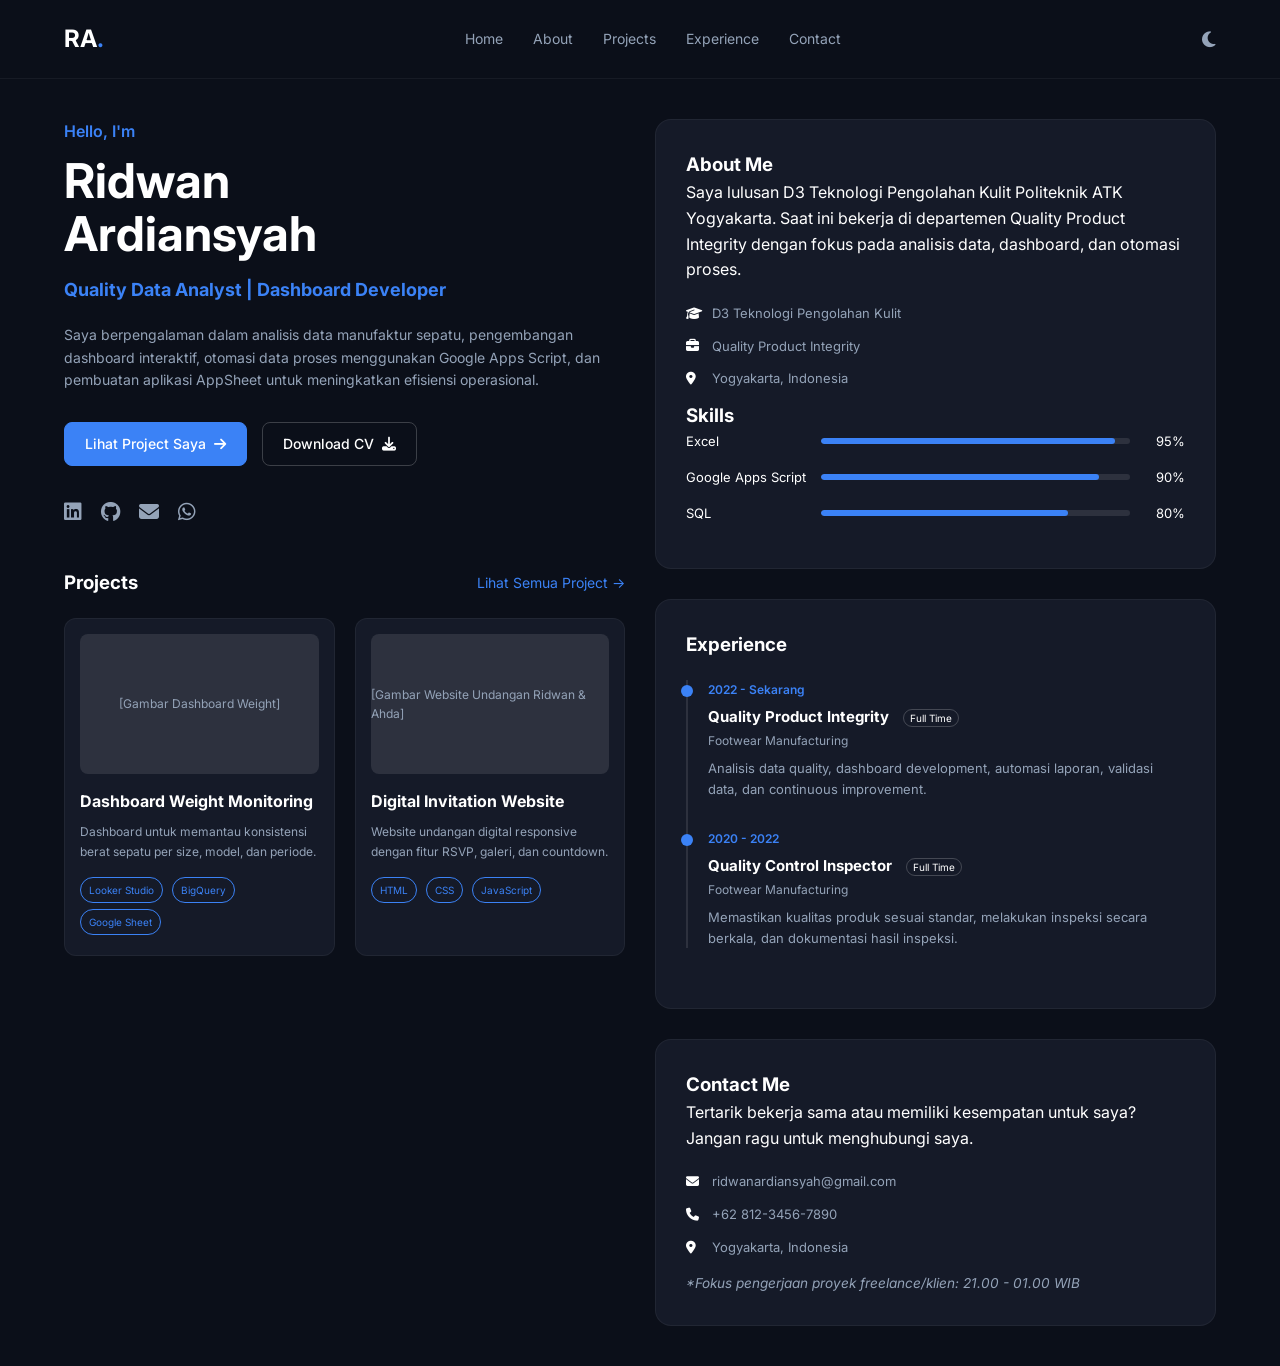
==== index.html @ 27603a20 "Add files via upload" ====
<!DOCTYPE html>
<html lang="id">
<head>
    <meta charset="UTF-8">
    <meta name="viewport" content="width=device-width, initial-scale=1.0">
    <title>Ridwan Ardiansyah - Portfolio</title>
    <link rel="stylesheet" href="style.css">
    <link rel="stylesheet" href="https://cdnjs.cloudflare.com/ajax/libs/font-awesome/6.4.0/css/all.min.css">
    <link href="https://fonts.googleapis.com/css2?family=Inter:wght@300;400;500;600;700&display=swap" rel="stylesheet">
</head>
<body>
    <nav class="navbar">
        <div class="logo">RA</div>
        <ul class="nav-links">
            <li><a href="#home">Home</a></li>
            <li><a href="#about">About</a></li>
            <li><a href="#projects">Projects</a></li>
            <li><a href="#experience">Experience</a></li>
            <li><a href="#contact">Contact</a></li>
        </ul>
        <button id="theme-toggle"><i class="fa-solid fa-moon"></i></button>
    </nav>

    <div class="main-container">
        <div class="col-left">
            <section id="home" class="hero-section">
                <p class="greeting">Hello, I'm</p>
                <h1 class="name">Ridwan<br>Ardiansyah</h1>
                <h2 class="title">Quality Data Analyst | Dashboard Developer</h2>
                <p class="desc">Saya berpengalaman dalam analisis data manufaktur sepatu, pengembangan dashboard interaktif, otomasi data proses menggunakan Google Apps Script, dan pembuatan aplikasi AppSheet untuk meningkatkan efisiensi operasional.</p>
                
                <div class="hero-buttons">
                    <a href="#projects" class="btn btn-primary">Lihat Project Saya <i class="fa-solid fa-arrow-right"></i></a>
                    <a href="#" class="btn btn-secondary">Download CV <i class="fa-solid fa-download"></i></a>
                </div>
                
                <div class="social-links">
                    <a href="#"><i class="fa-brands fa-linkedin"></i></a>
                    <a href="#"><i class="fa-brands fa-github"></i></a>
                    <a href="#"><i class="fa-solid fa-envelope"></i></a>
                    <a href="#"><i class="fa-brands fa-whatsapp"></i></a>
                </div>
            </section>

            <section id="projects" class="projects-section">
                <div class="section-header">
                    <h3>Projects</h3>
                    <a href="#" class="view-all">Lihat Semua Project &rarr;</a>
                </div>
                <div class="project-grid">
                    <div class="project-card">
                        <div class="img-placeholder">[Gambar Dashboard Weight]</div>
                        <h4>Dashboard Weight Monitoring</h4>
                        <p>Dashboard untuk memantau konsistensi berat sepatu per size, model, dan periode.</p>
                        <div class="tags">
                            <span>Looker Studio</span>
                            <span>BigQuery</span>
                            <span>Google Sheet</span>
                        </div>
                    </div>
                    <div class="project-card">
                        <div class="img-placeholder">[Gambar Website Undangan Ridwan & Ahda]</div>
                        <h4>Digital Invitation Website</h4>
                        <p>Website undangan digital responsive dengan fitur RSVP, galeri, dan countdown.</p>
                        <div class="tags">
                            <span>HTML</span>
                            <span>CSS</span>
                            <span>JavaScript</span>
                        </div>
                    </div>
                </div>
            </section>
        </div>

        <div class="col-right">
            <section id="about" class="about-section card-box">
                <div class="about-grid">
                    <div class="about-me">
                        <h3>About Me</h3>
                        <p>Saya lulusan D3 Teknologi Pengolahan Kulit Politeknik ATK Yogyakarta. Saat ini bekerja di departemen Quality Product Integrity dengan fokus pada analisis data, dashboard, dan otomasi proses.</p>
                        <ul class="about-info">
                            <li><i class="fa-solid fa-graduation-cap"></i> D3 Teknologi Pengolahan Kulit</li>
                            <li><i class="fa-solid fa-briefcase"></i> Quality Product Integrity</li>
                            <li><i class="fa-solid fa-location-dot"></i> Yogyakarta, Indonesia</li>
                        </ul>
                    </div>
                    <div class="skills">
                        <h3>Skills</h3>
                        <div class="skill-item">
                            <span>Excel</span>
                            <div class="progress-bar"><div class="progress" style="width: 95%;"></div></div>
                            <span>95%</span>
                        </div>
                        <div class="skill-item">
                            <span>Google Apps Script</span>
                            <div class="progress-bar"><div class="progress" style="width: 90%;"></div></div>
                            <span>90%</span>
                        </div>
                        <div class="skill-item">
                            <span>SQL</span>
                            <div class="progress-bar"><div class="progress" style="width: 80%;"></div></div>
                            <span>80%</span>
                        </div>
                    </div>
                </div>
            </section>

            <section id="experience" class="experience-section card-box mt-4">
                <h3>Experience</h3>
                <div class="timeline">
                    <div class="timeline-item">
                        <div class="timeline-dot"></div>
                        <div class="timeline-date">2022 - Sekarang</div>
                        <div class="timeline-content">
                            <h4>Quality Product Integrity <span class="badge">Full Time</span></h4>
                            <p class="company">Footwear Manufacturing</p>
                            <p>Analisis data quality, dashboard development, automasi laporan, validasi data, dan continuous improvement.</p>
                        </div>
                    </div>
                    <div class="timeline-item">
                        <div class="timeline-dot"></div>
                        <div class="timeline-date">2020 - 2022</div>
                        <div class="timeline-content">
                            <h4>Quality Control Inspector <span class="badge">Full Time</span></h4>
                            <p class="company">Footwear Manufacturing</p>
                            <p>Memastikan kualitas produk sesuai standar, melakukan inspeksi secara berkala, dan dokumentasi hasil inspeksi.</p>
                        </div>
                    </div>
                </div>
            </section>

            <section id="contact" class="contact-section card-box mt-4">
                <h3>Contact Me</h3>
                <p>Tertarik bekerja sama atau memiliki kesempatan untuk saya? Jangan ragu untuk menghubungi saya.</p>
                <ul class="contact-info">
                    <li><i class="fa-solid fa-envelope"></i> ridwanardiansyah@gmail.com</li>
                    <li><i class="fa-solid fa-phone"></i> +62 812-3456-7890</li>
                    <li><i class="fa-solid fa-location-dot"></i> Yogyakarta, Indonesia</li>
                </ul>
                <p class="note" style="margin-top: 15px; font-size: 0.85rem; color: #94a3b8;">
                    <em>*Fokus pengerjaan proyek freelance/klien: 21.00 - 01.00 WIB</em>
                </p>
            </section>
        </div>
    </div>
    <script src="script.js"></script>
</body>
</html>
---- style.css ----
:root {
    --bg-main: #0B0F19; /* Biru sangat gelap */
    --bg-card: #151A28; /* Warna latar kartu */
    --text-primary: #FFFFFF;
    --text-secondary: #94A3B8;
    --accent-blue: #3B82F6; /* Biru neon/terang */
    --accent-hover: #2563EB;
}

* {
    margin: 0;
    padding: 0;
    box-sizing: border-box;
    font-family: 'Inter', sans-serif;
}

body {
    background-color: var(--bg-main);
    color: var(--text-primary);
    line-height: 1.6;
}

/* Navbar */
.navbar {
    display: flex;
    justify-content: space-between;
    align-items: center;
    padding: 20px 5%;
    background-color: var(--bg-main);
    position: sticky;
    top: 0;
    z-index: 100;
    border-bottom: 1px solid rgba(255, 255, 255, 0.05);
}

.logo {
    font-size: 24px;
    font-weight: 700;
    color: var(--text-primary);
}
.logo::after {
    content: '.';
    color: var(--accent-blue);
}

.nav-links {
    list-style: none;
    display: flex;
    gap: 30px;
}

.nav-links a {
    color: var(--text-secondary);
    text-decoration: none;
    font-size: 14px;
    transition: color 0.3s ease;
}

.nav-links a:hover {
    color: var(--accent-blue);
}

#theme-toggle {
    background: none;
    border: none;
    color: var(--text-secondary);
    cursor: pointer;
    font-size: 18px;
}

/* Main Layout Grid */
.main-container {
    display: grid;
    grid-template-columns: 1fr; /* Default mobile 1 kolom */
    gap: 30px;
    padding: 40px 5%;
    max-width: 1400px;
    margin: 0 auto;
}

@media (min-width: 992px) {
    .main-container {
        grid-template-columns: 1fr 1fr; /* Desktop 2 kolom */
    }
}

/* Global Card Styling */
.card-box {
    background-color: var(--bg-card);
    border-radius: 16px;
    padding: 30px;
    border: 1px solid rgba(255, 255, 255, 0.05);
}
.mt-4 { margin-top: 30px; }

/* Hero Section */
.hero-section {
    padding-bottom: 40px;
}
.greeting { color: var(--accent-blue); font-weight: 600; margin-bottom: 10px;}
.name { font-size: 48px; line-height: 1.1; margin-bottom: 15px;}
.title { font-size: 18px; color: var(--accent-blue); margin-bottom: 20px;}
.desc { color: var(--text-secondary); font-size: 14px; margin-bottom: 30px;}

.btn {
    padding: 10px 20px;
    border-radius: 8px;
    text-decoration: none;
    font-size: 14px;
    font-weight: 500;
    display: inline-flex;
    align-items: center;
    gap: 8px;
    transition: 0.3s;
}
.btn-primary { background-color: var(--accent-blue); color: #fff; border: 1px solid var(--accent-blue);}
.btn-primary:hover { background-color: var(--accent-hover); }
.btn-secondary { background: transparent; color: var(--text-primary); border: 1px solid rgba(255,255,255,0.2);}
.btn-secondary:hover { border-color: var(--accent-blue); }

.hero-buttons { display: flex; gap: 15px; margin-bottom: 30px;}
.social-links a { color: var(--text-secondary); margin-right: 15px; font-size: 20px; transition: 0.3s;}
.social-links a:hover { color: var(--accent-blue); }

/* Projects Grid */
.section-header { display: flex; justify-content: space-between; align-items: center; margin-bottom: 20px;}
.view-all { color: var(--accent-blue); text-decoration: none; font-size: 14px;}
.project-grid { display: grid; grid-template-columns: repeat(auto-fit, minmax(250px, 1fr)); gap: 20px;}
.project-card { background: var(--bg-card); padding: 15px; border-radius: 12px; border: 1px solid rgba(255,255,255,0.05);}
.img-placeholder { width: 100%; height: 140px; background-color: rgba(255,255,255,0.1); border-radius: 8px; margin-bottom: 15px; display: flex; align-items: center; justify-content: center; font-size: 12px; color: var(--text-secondary);}
.project-card h4 { font-size: 16px; margin-bottom: 8px;}
.project-card p { font-size: 12px; color: var(--text-secondary); margin-bottom: 15px;}
.tags span { font-size: 10px; border: 1px solid var(--accent-blue); color: var(--accent-blue); padding: 4px 8px; border-radius: 20px; margin-right: 5px; display: inline-block; margin-bottom: 5px;}

/* Skills Progress Bar */
.skill-item { display: flex; align-items: center; margin-bottom: 15px; font-size: 13px;}
.skill-item > span:first-child { width: 120px; }
.skill-item > span:last-child { width: 40px; text-align: right; }
.progress-bar { flex-grow: 1; height: 6px; background-color: rgba(255,255,255,0.1); border-radius: 10px; margin: 0 15px; overflow: hidden;}
.progress { height: 100%; background-color: var(--accent-blue); border-radius: 10px;}

/* Timeline Experience */
.timeline { border-left: 2px solid rgba(255,255,255,0.1); margin-top: 20px; padding-left: 20px;}
.timeline-item { position: relative; margin-bottom: 30px;}
.timeline-dot { position: absolute; width: 12px; height: 12px; background: var(--accent-blue); border-radius: 50%; left: -27px; top: 5px;}
.timeline-date { font-size: 12px; color: var(--accent-blue); font-weight: 600; margin-bottom: 5px;}
.timeline-content h4 { font-size: 15px; margin-bottom: 2px;}
.badge { font-size: 10px; border: 1px solid rgba(255,255,255,0.2); padding: 2px 6px; border-radius: 10px; margin-left: 10px; font-weight: normal;}
.company { font-size: 12px; color: var(--text-secondary); margin-bottom: 8px;}
.timeline-content p:last-child { font-size: 13px; color: var(--text-secondary);}

/* Contact & Lists */
.about-info, .contact-info { list-style: none; margin-top: 20px;}
.about-info li, .contact-info li { margin-bottom: 12px; font-size: 13px; color: var(--text-secondary); display: flex; align-items: center; gap: 10px;}
.about-info i, .contact-info i { color: var(--text-primary); width: 16px;}
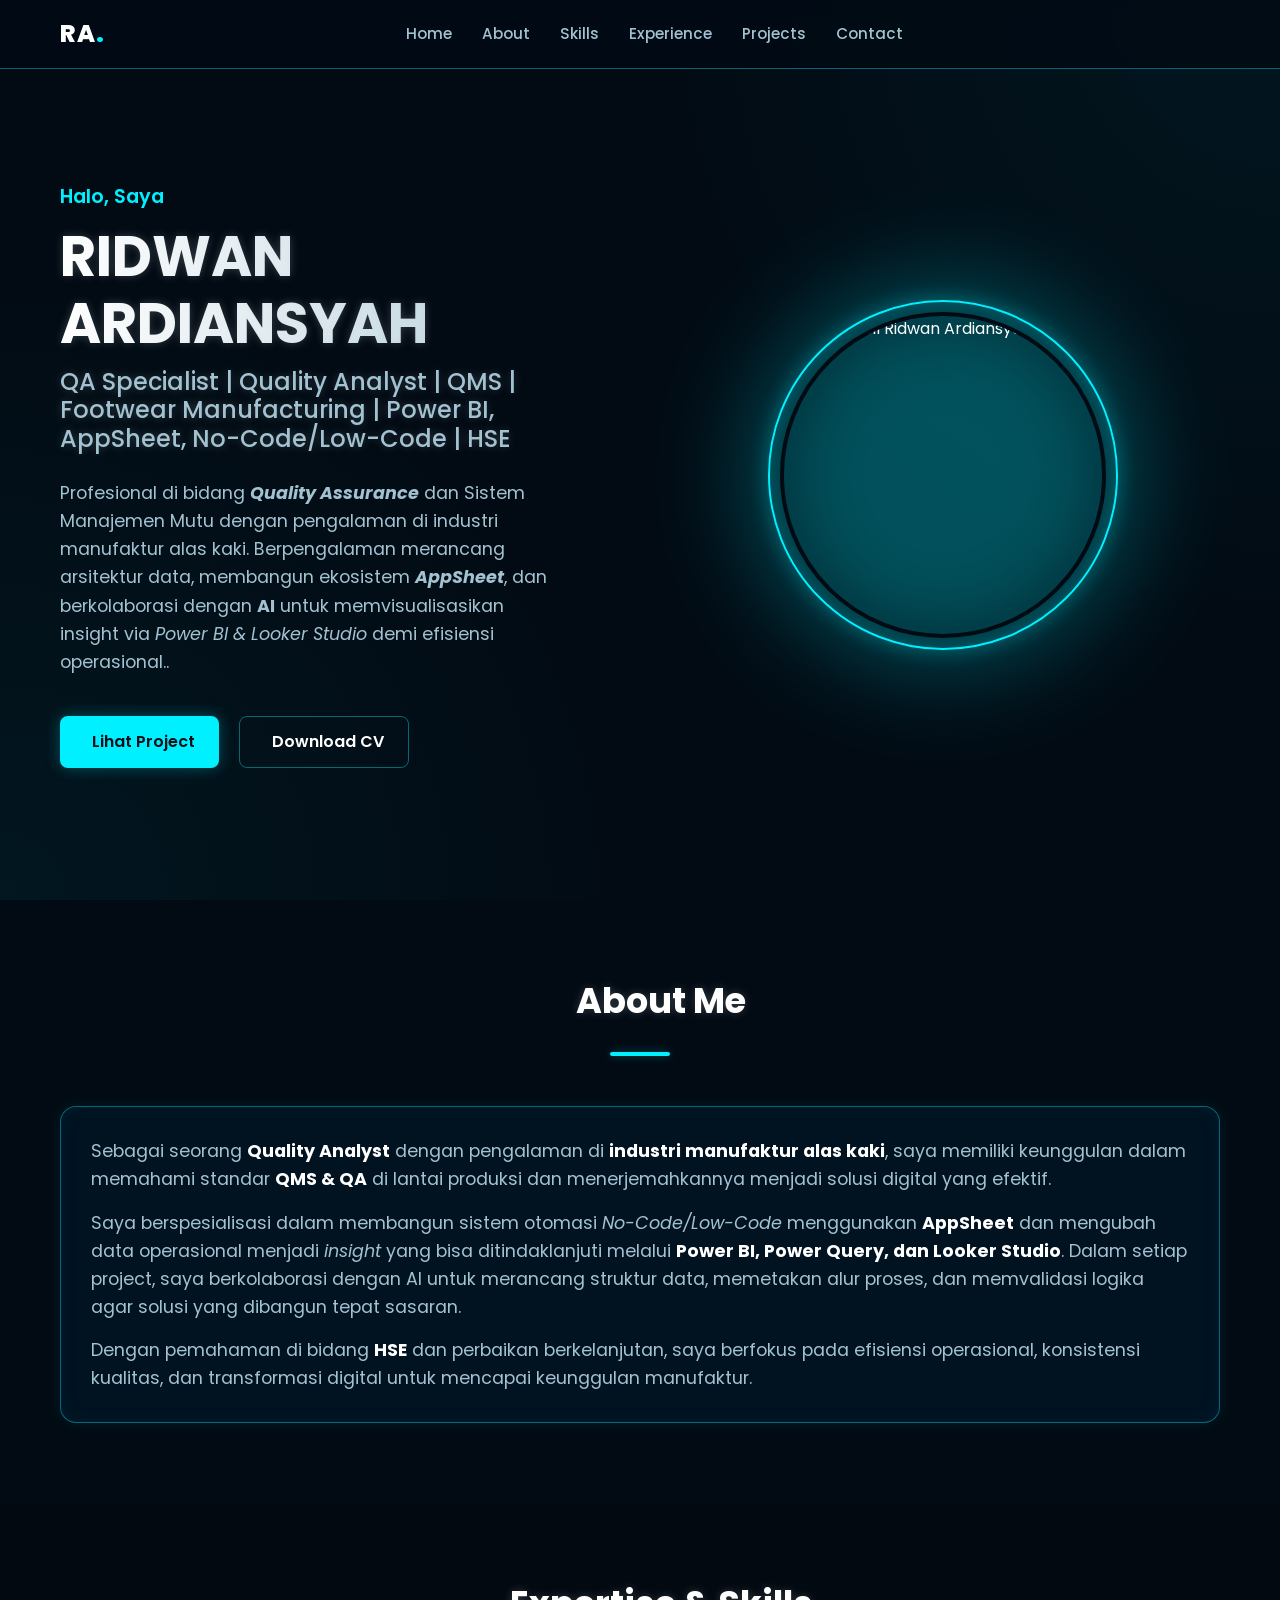
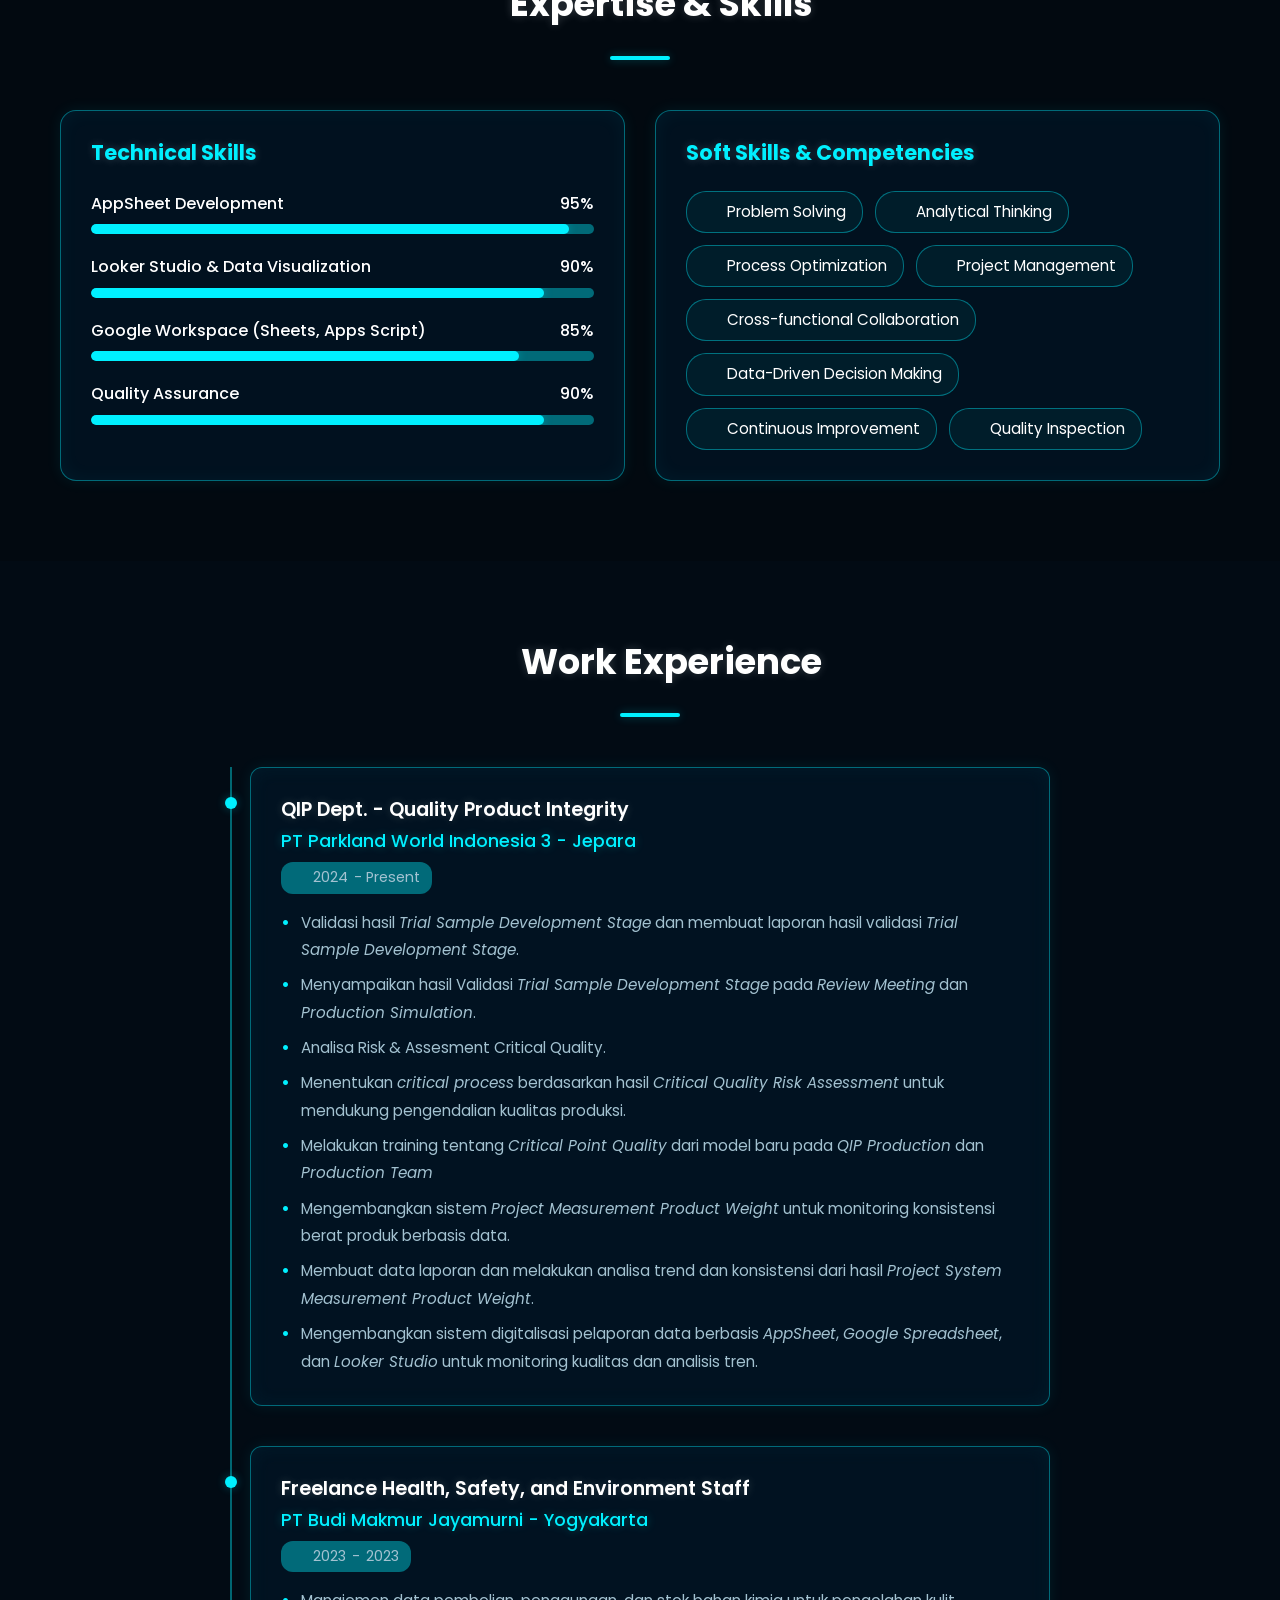
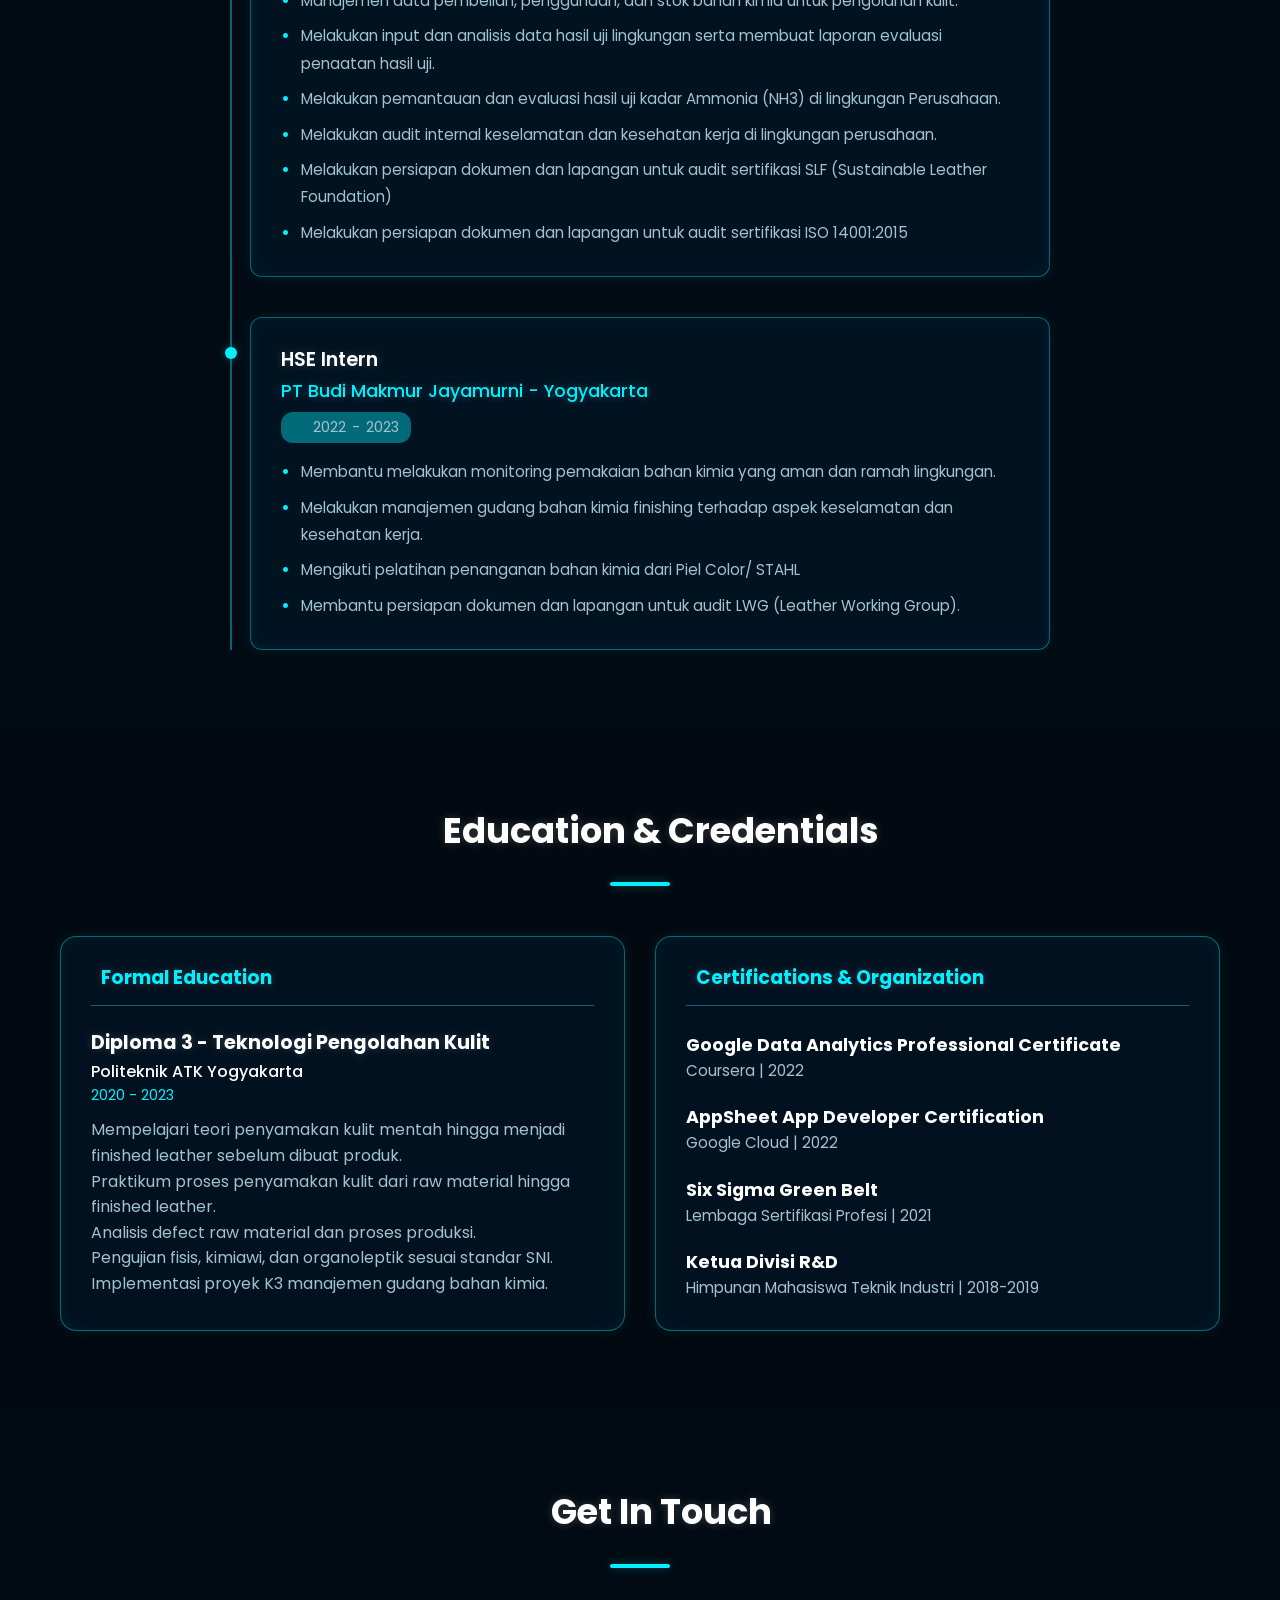
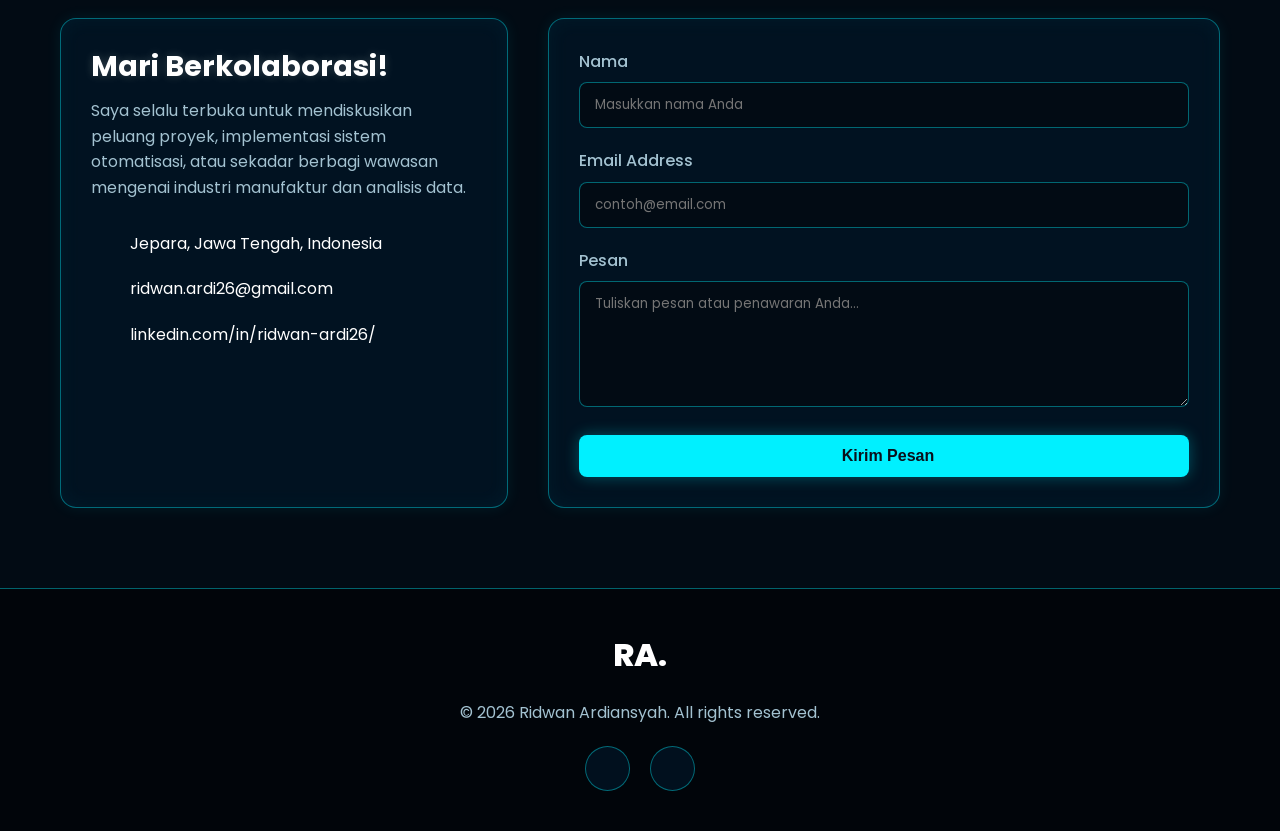
==== commit 898b2f60: "Add files via upload" ====
--- a/index.html
+++ b/index.html
@@ -1,148 +1,351 @@
-<!DOCTYPE html>
-<html lang="id">
-<head>
-    <meta charset="UTF-8">
-    <meta name="viewport" content="width=device-width, initial-scale=1.0">
-    <title>Ridwan Ardiansyah - Portfolio</title>
-    <link rel="stylesheet" href="style.css">
-    <link rel="stylesheet" href="https://cdnjs.cloudflare.com/ajax/libs/font-awesome/6.4.0/css/all.min.css">
-    <link href="https://fonts.googleapis.com/css2?family=Inter:wght@300;400;500;600;700&display=swap" rel="stylesheet">
-</head>
-<body>
-    <nav class="navbar">
-        <div class="logo">RA</div>
-        <ul class="nav-links">
-            <li><a href="#home">Home</a></li>
-            <li><a href="#about">About</a></li>
-            <li><a href="#projects">Projects</a></li>
-            <li><a href="#experience">Experience</a></li>
-            <li><a href="#contact">Contact</a></li>
-        </ul>
-        <button id="theme-toggle"><i class="fa-solid fa-moon"></i></button>
-    </nav>
-
-    <div class="main-container">
-        <div class="col-left">
-            <section id="home" class="hero-section">
-                <p class="greeting">Hello, I'm</p>
-                <h1 class="name">Ridwan<br>Ardiansyah</h1>
-                <h2 class="title">Quality Data Analyst | Dashboard Developer</h2>
-                <p class="desc">Saya berpengalaman dalam analisis data manufaktur sepatu, pengembangan dashboard interaktif, otomasi data proses menggunakan Google Apps Script, dan pembuatan aplikasi AppSheet untuk meningkatkan efisiensi operasional.</p>
-                
-                <div class="hero-buttons">
-                    <a href="#projects" class="btn btn-primary">Lihat Project Saya <i class="fa-solid fa-arrow-right"></i></a>
-                    <a href="#" class="btn btn-secondary">Download CV <i class="fa-solid fa-download"></i></a>
-                </div>
-                
-                <div class="social-links">
-                    <a href="#"><i class="fa-brands fa-linkedin"></i></a>
-                    <a href="#"><i class="fa-brands fa-github"></i></a>
-                    <a href="#"><i class="fa-solid fa-envelope"></i></a>
-                    <a href="#"><i class="fa-brands fa-whatsapp"></i></a>
-                </div>
-            </section>
-
-            <section id="projects" class="projects-section">
-                <div class="section-header">
-                    <h3>Projects</h3>
-                    <a href="#" class="view-all">Lihat Semua Project &rarr;</a>
-                </div>
-                <div class="project-grid">
-                    <div class="project-card">
-                        <div class="img-placeholder">[Gambar Dashboard Weight]</div>
-                        <h4>Dashboard Weight Monitoring</h4>
-                        <p>Dashboard untuk memantau konsistensi berat sepatu per size, model, dan periode.</p>
-                        <div class="tags">
-                            <span>Looker Studio</span>
-                            <span>BigQuery</span>
-                            <span>Google Sheet</span>
-                        </div>
-                    </div>
-                    <div class="project-card">
-                        <div class="img-placeholder">[Gambar Website Undangan Ridwan & Ahda]</div>
-                        <h4>Digital Invitation Website</h4>
-                        <p>Website undangan digital responsive dengan fitur RSVP, galeri, dan countdown.</p>
-                        <div class="tags">
-                            <span>HTML</span>
-                            <span>CSS</span>
-                            <span>JavaScript</span>
-                        </div>
-                    </div>
-                </div>
-            </section>
-        </div>
-
-        <div class="col-right">
-            <section id="about" class="about-section card-box">
-                <div class="about-grid">
-                    <div class="about-me">
-                        <h3>About Me</h3>
-                        <p>Saya lulusan D3 Teknologi Pengolahan Kulit Politeknik ATK Yogyakarta. Saat ini bekerja di departemen Quality Product Integrity dengan fokus pada analisis data, dashboard, dan otomasi proses.</p>
-                        <ul class="about-info">
-                            <li><i class="fa-solid fa-graduation-cap"></i> D3 Teknologi Pengolahan Kulit</li>
-                            <li><i class="fa-solid fa-briefcase"></i> Quality Product Integrity</li>
-                            <li><i class="fa-solid fa-location-dot"></i> Yogyakarta, Indonesia</li>
-                        </ul>
-                    </div>
-                    <div class="skills">
-                        <h3>Skills</h3>
-                        <div class="skill-item">
-                            <span>Excel</span>
-                            <div class="progress-bar"><div class="progress" style="width: 95%;"></div></div>
-                            <span>95%</span>
-                        </div>
-                        <div class="skill-item">
-                            <span>Google Apps Script</span>
-                            <div class="progress-bar"><div class="progress" style="width: 90%;"></div></div>
-                            <span>90%</span>
-                        </div>
-                        <div class="skill-item">
-                            <span>SQL</span>
-                            <div class="progress-bar"><div class="progress" style="width: 80%;"></div></div>
-                            <span>80%</span>
-                        </div>
-                    </div>
-                </div>
-            </section>
-
-            <section id="experience" class="experience-section card-box mt-4">
-                <h3>Experience</h3>
-                <div class="timeline">
-                    <div class="timeline-item">
-                        <div class="timeline-dot"></div>
-                        <div class="timeline-date">2022 - Sekarang</div>
-                        <div class="timeline-content">
-                            <h4>Quality Product Integrity <span class="badge">Full Time</span></h4>
-                            <p class="company">Footwear Manufacturing</p>
-                            <p>Analisis data quality, dashboard development, automasi laporan, validasi data, dan continuous improvement.</p>
-                        </div>
-                    </div>
-                    <div class="timeline-item">
-                        <div class="timeline-dot"></div>
-                        <div class="timeline-date">2020 - 2022</div>
-                        <div class="timeline-content">
-                            <h4>Quality Control Inspector <span class="badge">Full Time</span></h4>
-                            <p class="company">Footwear Manufacturing</p>
-                            <p>Memastikan kualitas produk sesuai standar, melakukan inspeksi secara berkala, dan dokumentasi hasil inspeksi.</p>
-                        </div>
-                    </div>
-                </div>
-            </section>
-
-            <section id="contact" class="contact-section card-box mt-4">
-                <h3>Contact Me</h3>
-                <p>Tertarik bekerja sama atau memiliki kesempatan untuk saya? Jangan ragu untuk menghubungi saya.</p>
-                <ul class="contact-info">
-                    <li><i class="fa-solid fa-envelope"></i> ridwanardiansyah@gmail.com</li>
-                    <li><i class="fa-solid fa-phone"></i> +62 812-3456-7890</li>
-                    <li><i class="fa-solid fa-location-dot"></i> Yogyakarta, Indonesia</li>
-                </ul>
-                <p class="note" style="margin-top: 15px; font-size: 0.85rem; color: #94a3b8;">
-                    <em>*Fokus pengerjaan proyek freelance/klien: 21.00 - 01.00 WIB</em>
-                </p>
-            </section>
-        </div>
-    </div>
-    <script src="script.js"></script>
-</body>
+<!DOCTYPE html>
+<html lang="id">
+<head>
+    <meta charset="UTF-8">
+    <meta name="viewport" content="width=device-width, initial-scale=1.0">
+    <meta name="description" content="Portfolio Profesional Ridwan Ardiansyah - Quality Product Integrity Specialist & AppSheet Developer">
+    <title>Ridwan Ardiansyah | Portfolio</title>
+    
+    <!-- Google Fonts: Poppins -->
+    <link rel="preconnect" href="https://fonts.googleapis.com">
+    <link rel="preconnect" href="https://fonts.gstatic.com" crossorigin>
+    <link href="https://fonts.googleapis.com/css2?family=Poppins:wght@300;400;500;600;700;800&display=swap" rel="stylesheet">
+    
+    <!-- Custom CSS -->
+    <link rel="stylesheet" href="style.css">
+</head>
+<body>
+    <!-- Navbar -->
+    <nav id="navbar" class="sticky-nav">
+        <div class="nav-container">
+            <a href="index.html" class="logo" aria-label="Beranda">
+                <span class="logo-text">RA<span class="accent-dot">.</span></span>
+            </a>
+            
+            <!-- PERBAIKAN: Mengubah div menjadi button agar bisa diakses via keyboard (Tab) -->
+            <button class="menu-toggle" id="mobile-menu" aria-expanded="false" aria-controls="nav-links" aria-label="Buka menu navigasi">
+                <i data-lucide="menu" aria-hidden="true"></i>
+            </button>
+
+            <ul class="nav-links" id="nav-links">
+                <li><a href="index.html#hero">Home</a></li>
+                <li><a href="index.html#about">About</a></li>
+                <li><a href="index.html#skills">Skills</a></li>
+                <li><a href="index.html#experience">Experience</a></li>
+                <li><a href="projects.html">Projects</a></li>
+                <li><a href="index.html#contact">Contact</a></li>
+            </ul>
+            
+            <!-- Theme Toggle Button -->
+            <button id="theme-toggle" class="theme-btn" aria-label="Ganti mode terang/gelap">
+                <i data-lucide="moon" class="moon-icon" aria-hidden="true"></i>
+                <i data-lucide="sun" class="sun-icon" aria-hidden="true"></i>
+            </button>
+        </div>
+    </nav>
+
+    <main>
+        <!-- Hero Section -->
+        <section id="hero" class="hero-section">
+            <div class="container hero-grid">
+                <div class="hero-content">
+                    <p class="greeting">Halo, Saya</p>
+                    <h1 class="name">RIDWAN ARDIANSYAH</h1>
+                    <h2 class="title">QA Specialist | Quality Analyst | QMS | Footwear Manufacturing | Power BI, AppSheet, No-Code/Low-Code | HSE</h2>
+                    <p class="summary">
+                        Profesional di bidang <strong><i>Quality Assurance</i></strong> dan Sistem Manajemen Mutu dengan pengalaman di industri manufaktur alas kaki. Berpengalaman merancang arsitektur data, membangun ekosistem <strong><i>AppSheet</i></strong>, dan berkolaborasi dengan <strong>AI</strong> untuk memvisualisasikan insight via <i>Power BI & Looker Studio</i> demi efisiensi operasional..
+                    </p>
+                    <div class="hero-buttons">
+                        <a href="projects.html" class="btn btn-primary">
+                            <i data-lucide="folder-open" aria-hidden="true"></i> Lihat Project
+                        </a>
+                        <!-- PERBAIKAN: Menambahkan atribut download untuk file CV -->
+                        <a href="Profile/CV-Ridwan Ardiansyah_Ind-1.pdf" download class="btn btn-secondary">
+                            <i data-lucide="download" aria-hidden="true"></i> Download CV
+                        </a>
+                    </div>
+                </div>
+                <div class="hero-image">
+                    <div class="image-wrapper">
+                        <!-- PERBAIKAN: Menambahkan fetchpriority untuk gambar utama agar dimuat lebih dulu -->
+                        <img src="Profile/Profile 1.png" alt="Foto Profil Ridwan Ardiansyah" id="profile-img" fetchpriority="high">
+                        <div class="glow-effect"></div>
+                    </div>
+                </div>
+            </div>
+        </section>
+
+        <!-- About Section -->
+        <section id="about" class="about-section section-padding">
+            <!-- (Isi bagian ini tetap sama karena sudah sangat baik secara semantik) -->
+            <div class="container">
+                <div class="section-header">
+                    <h2><i data-lucide="user" aria-hidden="true"></i> About Me</h2>
+                    <div class="divider"></div>
+                </div>
+                <div class="about-content card">
+                    <p>
+                        Sebagai seorang <strong>Quality Analyst</strong> dengan pengalaman di <strong>industri manufaktur alas kaki</strong>, saya memiliki keunggulan dalam memahami standar <strong>QMS & QA</strong> di lantai produksi dan menerjemahkannya menjadi solusi digital yang efektif.
+                    </p>
+                    <p>
+                        Saya berspesialisasi dalam membangun sistem otomasi <em>No-Code/Low-Code</em> menggunakan <strong>AppSheet</strong> dan mengubah data operasional menjadi <em>insight</em> yang bisa ditindaklanjuti melalui <strong>Power BI, Power Query, dan Looker Studio</strong>. Dalam setiap project, saya berkolaborasi dengan AI untuk merancang struktur data, memetakan alur proses, dan memvalidasi logika agar solusi yang dibangun tepat sasaran.
+                    </p>
+                    <p>
+                        Dengan pemahaman di bidang <strong>HSE</strong> dan perbaikan berkelanjutan, saya berfokus pada efisiensi operasional, konsistensi kualitas, dan transformasi digital untuk mencapai keunggulan manufaktur.
+                    </p>
+                </div>
+            </div>
+        </section>
+
+        <!-- Skills Section -->
+        <section id="skills" class="skills-section section-padding bg-alt">
+            <!-- (Isi bagian ini tetap sama, hanya penambahan aria-hidden pada icon) -->
+            <div class="container">
+                <div class="section-header">
+                    <h2><i data-lucide="cpu" aria-hidden="true"></i> Expertise & Skills</h2>
+                    <div class="divider"></div>
+                </div>
+                
+                <div class="skills-grid">
+                    <div class="technical-skills card">
+                        <h3>Technical Skills</h3>
+                        <div class="skill-item">
+                            <div class="skill-info">
+                                <span>AppSheet Development</span>
+                                <span>95%</span>
+                            </div>
+                            <!-- PERBAIKAN: Menambahkan atribut aksesibilitas untuk progress bar -->
+                            <div class="progress-bar" role="progressbar" aria-valuenow="95" aria-valuemin="0" aria-valuemax="100">
+                                <div class="progress" style="width: 95%;"></div>
+                            </div>
+                        </div>
+                        <div class="skill-item">
+                            <div class="skill-info">
+                                <span>Looker Studio & Data Visualization</span>
+                                <span>90%</span>
+                            </div>
+                            <div class="progress-bar" role="progressbar" aria-valuenow="90" aria-valuemin="0" aria-valuemax="100">
+                                <div class="progress" style="width: 90%;"></div>
+                            </div>
+                        </div>
+                        <div class="skill-item">
+                            <div class="skill-info">
+                                <span>Google Workspace (Sheets, Apps Script)</span>
+                                <span>85%</span>
+                            </div>
+                            <div class="progress-bar" role="progressbar" aria-valuenow="85" aria-valuemin="0" aria-valuemax="100">
+                                <div class="progress" style="width: 85%;"></div>
+                            </div>
+                        </div>
+                        <div class="skill-item">
+                            <div class="skill-info">
+                                <span>Quality Assurance</span>
+                                <span>90%</span>
+                            </div>
+                            <div class="progress-bar" role="progressbar" aria-valuenow="90" aria-valuemin="0" aria-valuemax="100">
+                                <div class="progress" style="width: 90%;"></div>
+                            </div>
+                        </div>
+                    </div>
+
+                    <div class="soft-skills card">
+                        <h3>Soft Skills & Competencies</h3>
+                        <div class="tags-container">
+                            <span class="tag"><i data-lucide="check-circle-2" aria-hidden="true"></i> Problem Solving</span>
+                            <span class="tag"><i data-lucide="check-circle-2" aria-hidden="true"></i> Analytical Thinking</span>
+                            <span class="tag"><i data-lucide="check-circle-2" aria-hidden="true"></i> Process Optimization</span>
+                            <span class="tag"><i data-lucide="check-circle-2" aria-hidden="true"></i> Project Management</span>
+                            <span class="tag"><i data-lucide="check-circle-2" aria-hidden="true"></i> Cross-functional Collaboration</span>
+                            <span class="tag"><i data-lucide="check-circle-2" aria-hidden="true"></i> Data-Driven Decision Making</span>
+                            <span class="tag"><i data-lucide="check-circle-2" aria-hidden="true"></i> Continuous Improvement</span>
+                            <span class="tag"><i data-lucide="check-circle-2" aria-hidden="true"></i> Quality Inspection</span>
+                        </div>
+                    </div>
+                </div>
+            </div>
+        </section>
+
+        <!-- Experience Section -->
+        <section id="experience" class="experience-section section-padding">
+            <div class="container">
+                <div class="section-header">
+                    <h2><i data-lucide="briefcase" aria-hidden="true"></i> Work Experience</h2>
+                    <div class="divider"></div>
+                </div>
+                
+                <div class="timeline">
+                    <div class="timeline-item">
+                        <div class="timeline-dot"></div>
+                        <div class="timeline-content card hover-effect">
+                            <h3 class="job-title">QIP Dept. - Quality Product Integrity</h3>
+                            <h4 class="company">PT Parkland World Indonesia 3 - Jepara</h4>
+                            <!-- PERBAIKAN: Menggunakan tag <time> untuk SEO yang lebih baik -->
+                            <span class="date"><i data-lucide="calendar" aria-hidden="true"></i> <time datetime="2024">2024</time> - Present</span>
+                            <p>Validasi hasil <i>Trial Sample Development Stage</i> dan membuat laporan hasil validasi <i>Trial Sample Development Stage</i>.</p>
+                            <p>Menyampaikan hasil Validasi <i>Trial Sample Development Stage</i> pada <i>Review Meeting</i> dan <i>Production Simulation</i>.</p>
+                            <p>Analisa Risk & Assesment Critical Quality.</p>
+                            <p>Menentukan <i>critical process</i> berdasarkan hasil <i>Critical Quality Risk Assessment</i> untuk mendukung pengendalian kualitas produksi.</p>
+                            <p>Melakukan training tentang <i>Critical Point Quality</i> dari model baru pada <i>QIP Production</i> dan <i>Production Team</i></p>
+                            <p>Mengembangkan sistem <i>Project Measurement Product Weight</i> untuk monitoring konsistensi berat produk berbasis data.</p>
+                            <p>Membuat data laporan dan melakukan analisa trend dan konsistensi dari hasil <i>Project System Measurement Product Weight</i>.</p>
+                            <p>Mengembangkan sistem digitalisasi pelaporan data berbasis <i>AppSheet</i>, <i>Google Spreadsheet</i>, dan <i>Looker Studio</i> untuk monitoring kualitas dan analisis tren.</p>
+                        </div>
+                    </div>
+
+                    <div class="timeline-item">
+                        <div class="timeline-dot"></div>
+                        <div class="timeline-content card hover-effect">
+                            <h3 class="job-title">Freelance Health, Safety, and Environment Staff</h3>
+                            <h4 class="company">PT Budi Makmur Jayamurni - Yogyakarta</h4>
+                            <span class="date"><i data-lucide="calendar" aria-hidden="true"></i> <time datetime="2023">2023</time> - <time datetime="2023">2023</time></span>
+                            <p>Manajemen data pembelian, penggunaan, dan stok bahan kimia untuk pengolahan kulit.</p>
+                            <p>Melakukan input dan analisis data hasil uji lingkungan serta membuat laporan evaluasi penaatan hasil uji.</p>
+                            <p>Melakukan pemantauan dan evaluasi hasil uji kadar Ammonia (NH3) di lingkungan Perusahaan.</p>
+                            <p>Melakukan audit internal keselamatan dan kesehatan kerja di lingkungan perusahaan.</p>
+                            <p>Melakukan persiapan dokumen dan lapangan untuk audit sertifikasi SLF (Sustainable Leather Foundation)</p>
+                            <p>Melakukan persiapan dokumen dan lapangan untuk audit sertifikasi ISO 14001:2015</p>
+                        </div>
+                    </div>
+
+                    <div class="timeline-item">
+                        <div class="timeline-dot"></div>
+                        <div class="timeline-content card hover-effect">
+                            <h3 class="job-title">HSE Intern</h3>
+                            <h4 class="company">PT Budi Makmur Jayamurni - Yogyakarta</h4>
+                            <span class="date"><i data-lucide="calendar" aria-hidden="true"></i> <time datetime="2022">2022</time> - <time datetime="2023">2023</time></span>
+                            <p>Membantu melakukan monitoring pemakaian bahan kimia yang aman dan ramah lingkungan.</p>
+                            <p>Melakukan manajemen gudang bahan kimia finishing terhadap aspek keselamatan dan kesehatan kerja.</p>
+                            <p>Mengikuti pelatihan penanganan bahan kimia dari Piel Color/ STAHL</p>
+                            <p>Membantu persiapan dokumen dan lapangan untuk audit LWG (Leather Working Group).</p>
+                        </div>
+                    </div>
+                </div>
+            </div>
+        </section>
+
+        <!-- Education & Credentials Section -->
+        <section id="education" class="education-section section-padding bg-alt">
+            <!-- (Sama dengan sebelumnya, menambahkan tag <time> dan aria-hidden) -->
+            <div class="container">
+                <div class="section-header">
+                    <h2><i data-lucide="graduation-cap" aria-hidden="true"></i> Education & Credentials</h2>
+                    <div class="divider"></div>
+                </div>
+                
+                <div class="grid-2-cols">
+                    <div class="card hover-effect">
+                        <h3 class="card-title-icon"><i data-lucide="book-open" aria-hidden="true"></i> Formal Education</h3>
+                        <div class="edu-item">
+                            <h4>Diploma 3 - Teknologi Pengolahan Kulit</h4>
+                            <p class="institution">Politeknik ATK Yogyakarta</p>
+                            <span class="year"><time datetime="2020">2020</time> - <time datetime="2023">2023</time></span>
+                            <p class="desc">Mempelajari teori penyamakan kulit mentah hingga menjadi finished leather sebelum dibuat produk.</p>
+                            <p class="desc">Praktikum proses penyamakan kulit dari raw material hingga finished leather.</p>
+                            <p class="desc">Analisis defect raw material dan proses produksi.</p>
+                            <p class="desc">Pengujian fisis, kimiawi, dan organoleptik sesuai standar SNI.</p>
+                            <p class="desc">Implementasi proyek K3 manajemen gudang bahan kimia.</p>
+                        </div>
+                    </div>
+                    
+                    <div class="card hover-effect">
+                        <h3 class="card-title-icon"><i data-lucide="award" aria-hidden="true"></i> Certifications & Organization</h3>
+                        <ul class="cert-list">
+                            <li>
+                                <strong>Google Data Analytics Professional Certificate</strong>
+                                <span>Coursera | <time datetime="2022">2022</time></span>
+                            </li>
+                            <li>
+                                <strong>AppSheet App Developer Certification</strong>
+                                <span>Google Cloud | <time datetime="2022">2022</time></span>
+                            </li>
+                            <li>
+                                <strong>Six Sigma Green Belt</strong>
+                                <span>Lembaga Sertifikasi Profesi | <time datetime="2021">2021</time></span>
+                            </li>
+                            <li>
+                                <strong>Ketua Divisi R&D</strong>
+                                <span>Himpunan Mahasiswa Teknik Industri | <time datetime="2018">2018</time>-<time datetime="2019">2019</time></span>
+                            </li>
+                        </ul>
+                    </div>
+                </div>
+            </div>
+        </section>
+
+        <!-- Contact Section -->
+        <section id="contact" class="contact-section section-padding">
+            <div class="container">
+                <div class="section-header">
+                    <h2><i data-lucide="mail" aria-hidden="true"></i> Get In Touch</h2>
+                    <div class="divider"></div>
+                </div>
+                
+                <div class="contact-grid">
+                    <div class="contact-info card">
+                        <h3>Mari Berkolaborasi!</h3>
+                        <p>Saya selalu terbuka untuk mendiskusikan peluang proyek, implementasi sistem otomatisasi, atau sekadar berbagi wawasan mengenai industri manufaktur dan analisis data.</p>
+                        
+                        <div class="contact-methods">
+                            <div class="contact-method">
+                                <i data-lucide="map-pin" aria-hidden="true"></i>
+                                <span>Jepara, Jawa Tengah, Indonesia</span>
+                            </div>
+                            <div class="contact-method">
+                                <i data-lucide="mail-open" aria-hidden="true"></i>
+                                <span>ridwan.ardi26@gmail.com</span>
+                            </div>
+                            <div class="contact-method">
+                                <i data-lucide="linkedin" aria-hidden="true"></i>
+                                <span>linkedin.com/in/ridwan-ardi26/</span>
+                            </div>
+                        </div>
+                    </div>
+                    
+                    <div class="contact-form-container card">
+                        <!-- PERBAIKAN: Menambahkan form action, method, atribut name, dan status feedback -->
+                        <form id="contact-form" class="contact-form" action="#" method="POST">
+                            <div class="form-group">
+                                <label for="name">Nama</label>
+                                <!-- Tambahan atribut name="..." sangat penting agar data terbaca oleh sistem -->
+                                <input type="text" id="name" name="user_name" placeholder="Masukkan nama Anda" required>
+                            </div>
+                            <div class="form-group">
+                                <label for="email">Email Address</label>
+                                <input type="email" id="email" name="user_email" placeholder="contoh@email.com" required>
+                            </div>
+                            <div class="form-group">
+                                <label for="message">Pesan</label>
+                                <textarea id="message" name="user_message" rows="5" placeholder="Tuliskan pesan atau penawaran Anda..." required></textarea>
+                            </div>
+                            <button type="submit" class="btn btn-primary w-100" id="submit-btn">
+                                <i data-lucide="send" aria-hidden="true"></i> <span id="btn-text">Kirim Pesan</span>
+                            </button>
+                            
+                            <!-- Tempat untuk memunculkan pesan sukses/error setelah tombol diklik -->
+                            <div id="form-status" class="form-status-message" aria-live="polite" style="display: none; margin-top: 15px; font-size: 0.9rem; text-align: center;"></div>
+                        </form>
+                    </div>
+                </div>
+            </div>
+        </section>
+    </main>
+
+    <footer>
+        <div class="container">
+            <div class="footer-content">
+                <div class="footer-logo">RA.</div>
+                <p>&copy; 2026 Ridwan Ardiansyah. All rights reserved.</p>
+                <div class="social-links">
+                    <a href="https://www.linkedin.com/in/ridwan-ardi26" aria-label="Kunjungi profil LinkedIn saya"><i data-lucide="linkedin" aria-hidden="true"></i></a>
+                    <a href="https://github.com/Ridwan-Ardi26" aria-label="Kunjungi profil GitHub saya"><i data-lucide="github" aria-hidden="true"></i></a>
+                </div>
+            </div>
+        </div>
+    </footer>
+
+    <!-- Lucide Icons Script -->
+    <script src="https://unpkg.com/lucide@latest"></script>
+    <!-- Custom Script -->
+    <script src="script.js"></script>
+</body>
 </html>
--- a/style.css
+++ b/style.css
@@ -1,155 +1,969 @@
-:root {
-    --bg-main: #0B0F19; /* Biru sangat gelap */
-    --bg-card: #151A28; /* Warna latar kartu */
-    --text-primary: #FFFFFF;
-    --text-secondary: #94A3B8;
-    --accent-blue: #3B82F6; /* Biru neon/terang */
-    --accent-hover: #2563EB;
-}
-
-* {
-    margin: 0;
-    padding: 0;
-    box-sizing: border-box;
-    font-family: 'Inter', sans-serif;
-}
-
-body {
-    background-color: var(--bg-main);
-    color: var(--text-primary);
-    line-height: 1.6;
-}
-
-/* Navbar */
-.navbar {
-    display: flex;
-    justify-content: space-between;
-    align-items: center;
-    padding: 20px 5%;
-    background-color: var(--bg-main);
-    position: sticky;
-    top: 0;
-    z-index: 100;
-    border-bottom: 1px solid rgba(255, 255, 255, 0.05);
-}
-
-.logo {
-    font-size: 24px;
-    font-weight: 700;
-    color: var(--text-primary);
-}
-.logo::after {
-    content: '.';
-    color: var(--accent-blue);
-}
-
-.nav-links {
-    list-style: none;
-    display: flex;
-    gap: 30px;
-}
-
-.nav-links a {
-    color: var(--text-secondary);
-    text-decoration: none;
-    font-size: 14px;
-    transition: color 0.3s ease;
-}
-
-.nav-links a:hover {
-    color: var(--accent-blue);
-}
-
-#theme-toggle {
-    background: none;
-    border: none;
-    color: var(--text-secondary);
-    cursor: pointer;
-    font-size: 18px;
-}
-
-/* Main Layout Grid */
-.main-container {
-    display: grid;
-    grid-template-columns: 1fr; /* Default mobile 1 kolom */
-    gap: 30px;
-    padding: 40px 5%;
-    max-width: 1400px;
-    margin: 0 auto;
-}
-
-@media (min-width: 992px) {
-    .main-container {
-        grid-template-columns: 1fr 1fr; /* Desktop 2 kolom */
-    }
-}
-
-/* Global Card Styling */
-.card-box {
-    background-color: var(--bg-card);
-    border-radius: 16px;
-    padding: 30px;
-    border: 1px solid rgba(255, 255, 255, 0.05);
-}
-.mt-4 { margin-top: 30px; }
-
-/* Hero Section */
-.hero-section {
-    padding-bottom: 40px;
-}
-.greeting { color: var(--accent-blue); font-weight: 600; margin-bottom: 10px;}
-.name { font-size: 48px; line-height: 1.1; margin-bottom: 15px;}
-.title { font-size: 18px; color: var(--accent-blue); margin-bottom: 20px;}
-.desc { color: var(--text-secondary); font-size: 14px; margin-bottom: 30px;}
-
-.btn {
-    padding: 10px 20px;
-    border-radius: 8px;
-    text-decoration: none;
-    font-size: 14px;
-    font-weight: 500;
-    display: inline-flex;
-    align-items: center;
-    gap: 8px;
-    transition: 0.3s;
-}
-.btn-primary { background-color: var(--accent-blue); color: #fff; border: 1px solid var(--accent-blue);}
-.btn-primary:hover { background-color: var(--accent-hover); }
-.btn-secondary { background: transparent; color: var(--text-primary); border: 1px solid rgba(255,255,255,0.2);}
-.btn-secondary:hover { border-color: var(--accent-blue); }
-
-.hero-buttons { display: flex; gap: 15px; margin-bottom: 30px;}
-.social-links a { color: var(--text-secondary); margin-right: 15px; font-size: 20px; transition: 0.3s;}
-.social-links a:hover { color: var(--accent-blue); }
-
-/* Projects Grid */
-.section-header { display: flex; justify-content: space-between; align-items: center; margin-bottom: 20px;}
-.view-all { color: var(--accent-blue); text-decoration: none; font-size: 14px;}
-.project-grid { display: grid; grid-template-columns: repeat(auto-fit, minmax(250px, 1fr)); gap: 20px;}
-.project-card { background: var(--bg-card); padding: 15px; border-radius: 12px; border: 1px solid rgba(255,255,255,0.05);}
-.img-placeholder { width: 100%; height: 140px; background-color: rgba(255,255,255,0.1); border-radius: 8px; margin-bottom: 15px; display: flex; align-items: center; justify-content: center; font-size: 12px; color: var(--text-secondary);}
-.project-card h4 { font-size: 16px; margin-bottom: 8px;}
-.project-card p { font-size: 12px; color: var(--text-secondary); margin-bottom: 15px;}
-.tags span { font-size: 10px; border: 1px solid var(--accent-blue); color: var(--accent-blue); padding: 4px 8px; border-radius: 20px; margin-right: 5px; display: inline-block; margin-bottom: 5px;}
-
-/* Skills Progress Bar */
-.skill-item { display: flex; align-items: center; margin-bottom: 15px; font-size: 13px;}
-.skill-item > span:first-child { width: 120px; }
-.skill-item > span:last-child { width: 40px; text-align: right; }
-.progress-bar { flex-grow: 1; height: 6px; background-color: rgba(255,255,255,0.1); border-radius: 10px; margin: 0 15px; overflow: hidden;}
-.progress { height: 100%; background-color: var(--accent-blue); border-radius: 10px;}
-
-/* Timeline Experience */
-.timeline { border-left: 2px solid rgba(255,255,255,0.1); margin-top: 20px; padding-left: 20px;}
-.timeline-item { position: relative; margin-bottom: 30px;}
-.timeline-dot { position: absolute; width: 12px; height: 12px; background: var(--accent-blue); border-radius: 50%; left: -27px; top: 5px;}
-.timeline-date { font-size: 12px; color: var(--accent-blue); font-weight: 600; margin-bottom: 5px;}
-.timeline-content h4 { font-size: 15px; margin-bottom: 2px;}
-.badge { font-size: 10px; border: 1px solid rgba(255,255,255,0.2); padding: 2px 6px; border-radius: 10px; margin-left: 10px; font-weight: normal;}
-.company { font-size: 12px; color: var(--text-secondary); margin-bottom: 8px;}
-.timeline-content p:last-child { font-size: 13px; color: var(--text-secondary);}
-
-/* Contact & Lists */
-.about-info, .contact-info { list-style: none; margin-top: 20px;}
-.about-info li, .contact-info li { margin-bottom: 12px; font-size: 13px; color: var(--text-secondary); display: flex; align-items: center; gap: 10px;}
-.about-info i, .contact-info i { color: var(--text-primary); width: 16px;}+/* ==========================================================================
+    DAFTAR ISI STYLE.CSS:
+    1. CSS VARIABLES & THEMING (Pengaturan Warna & Tema)
+    2. RESET & BASE STYLES (Pengaturan Dasar Halaman)
+    3. GLOBAL COMPONENTS & UTILITIES (Tombol, Kartu, Judul Bagian)
+    4. NAVIGATION BAR (Menu Atas - index.html & projects.html)
+    5. INDEX.HTML: HERO SECTION (Bagian Perkenalan)
+    6. INDEX.HTML: ABOUT & SKILLS (Tentang Saya & Keahlian)
+    7. INDEX.HTML: EXPERIENCE TIMELINE (Pengalaman Kerja)
+    8. INDEX.HTML: EDUCATION & CONTACT (Pendidikan & Kontak)
+    9. PROJECTS.HTML: SHOWCASE SECTION (Halaman Proyek & Kartu Proyek)
+    10. SCRIPT.JS: MODAL POP-UP (Jendela Pop-up Proyek)
+    11. FOOTER (Bagian Bawah Halaman)
+    12. RESPONSIVE DESIGN (Pengaturan Tampilan Mobile/HP)
+   ========================================================================== */
+
+
+/* ==========================================================================
+   1. CSS VARIABLES & THEMING
+   (Diubah oleh script.js saat tombol tema diklik)
+   ========================================================================== */
+:root {
+    /* --- DARK MODE (TEMA NEON / SCI-FI) --- */
+    --bg-color: #020b14;       /* Background sangat gelap dengan nuansa biru/teal */
+    --card-bg: rgba(2, 22, 39, 0.7);        /* Warna card semi-transparan (kaca) */
+    --text-main: #ffffff;      /* Teks putih bersih untuk judul */
+    --text-muted: #a3c2d1;     /* Teks deskripsi biru pucat/abu-abu */
+    --accent: #00F0FF;         /* Warna utama Neon Cyan */
+    --accent-hover: #00d4e3;   /* Warna aksen saat kursor mendekat */
+    --accent-glow: rgba(0, 240, 255, 0.3); /* Efek bercahaya */
+    --border-color: rgba(0, 240, 255, 0.4); /* Warna border cyan yang sedikit pudar */
+    --shadow-sm: 0 4px 6px -1px rgba(0, 0, 0, 0.3);
+    --shadow-md: 0 10px 25px -5px rgba(0, 0, 0, 0.5);
+    --nav-bg: rgba(2, 11, 20, 0.85); /* Sesuaikan dengan bg-color agar selaras */
+    
+    /* --- TYPOGRAPHY & ANIMATION --- */
+    --font-family: 'Poppins', sans-serif;
+    --transition: all 0.3s cubic-bezier(0.4, 0, 0.2, 1); /* Efek transisi halus */
+}
+
+/* --- LIGHT MODE OVERRIDES --- 
+   (Biarkan light mode jika sewaktu-waktu ingin digunakan) */
+body.light {
+    --bg-color: #F8FAFC;
+    --card-bg: #FFFFFF;
+    --text-main: #111827;
+    --text-muted: #4B5563;
+    --accent: #0284c7; 
+    --accent-hover: #0369a1;
+    --accent-glow: rgba(2, 132, 199, 0.15);
+    --border-color: #E2E8F0;
+    --shadow-sm: 0 4px 6px -1px rgba(0, 0, 0, 0.05);
+    --shadow-md: 0 10px 25px -5px rgba(0, 0, 0, 0.1);
+    --nav-bg: rgba(248, 250, 252, 0.9);
+}
+
+
+/* ==========================================================================
+    2. RESET & BASE STYLES
+    (Mengatur ulang margin bawaan browser dan seting dasar)
+   ========================================================================== */
+* {
+    margin: 0;
+    padding: 0;
+    box-sizing: border-box;
+}
+
+html {
+    scroll-behavior: smooth;
+    scroll-padding-top: 80px; /* Jarak aman agar bagian tidak tertutup navbar lengket */
+}
+
+body {
+    font-family: var(--font-family);
+    background-color: var(--bg-color);
+    color: var(--text-main);
+    line-height: 1.6;
+    transition: background-color 0.4s ease, color 0.4s ease;
+    overflow-x: hidden; /* Mencegah geser horizontal / scroll menyamping */
+    background-image: 
+        radial-gradient(circle at top right, rgba(0, 240, 255, 0.05), transparent 40%),
+        radial-gradient(circle at bottom left, rgba(0, 240, 255, 0.05), transparent 40%);
+    background-attachment: fixed;
+}
+
+a {
+    text-decoration: none;
+    color: inherit;
+    transition: var(--transition);
+}
+
+ul {
+    list-style: none;
+}
+
+img {
+    max-width: 100%;
+    display: block;
+}
+
+/* --- Layout Wrappers --- */
+.container {
+    width: 100%;
+    max-width: 1200px;
+    margin: 0 auto;
+    padding: 0 20px;
+}
+
+.section-padding {
+    padding: 80px 0; /* Jarak atas-bawah untuk setiap bagian/section */
+}
+
+.bg-alt {
+    background-color: rgba(0,0,0,0.2); /* Latar alternatif selang-seling */
+}
+body.light .bg-alt {
+    background-color: #f1f5f9;
+}
+
+
+/* ==========================================================================
+   3. GLOBAL COMPONENTS & UTILITIES
+   (Elemen yang dipakai berulang di index.html & projects.html)
+   ========================================================================== */
+h1, h2, h3, h4 {
+    font-weight: 700;
+    line-height: 1.2;
+    margin-bottom: 15px;
+    color: var(--text-main);
+    text-shadow: 0 0 10px rgba(255, 255, 255, 0.2); /* Efek pendaran pada judul putih */
+}
+
+.accent-text, .company {
+    color: var(--accent);
+    text-shadow: 0 0 10px var(--accent-glow); /* Efek neon kuat pada teks biru */
+}
+
+.w-100 { width: 100%; }
+
+/* --- Section Headers (Judul per Bagian) --- */
+.section-header {
+    margin-bottom: 50px;
+    text-align: center;
+}
+
+.section-header h2 {
+    font-size: 2.2rem;
+    display: inline-flex;
+    align-items: center;
+    gap: 10px;
+}
+
+.section-header h2 i {
+    color: var(--accent);
+    width: 32px;
+    height: 32px;
+}
+
+.divider {
+    height: 4px;
+    width: 60px;
+    background: var(--accent);
+    margin: 15px auto 0;
+    border-radius: 2px;
+    box-shadow: 0 0 10px var(--accent-glow);
+}
+
+/* --- Cards (Kotak Konten Standard) --- */
+.card {
+    background-color: var(--card-bg);
+    border: 1px solid var(--border-color);
+    border-radius: 16px;
+    padding: 30px;
+    transition: var(--transition);
+    
+    /* KUNCI TEMA: Outer glow (luar) dan Inner glow (dalam) */
+    box-shadow: 
+        0 0 15px rgba(0, 240, 255, 0.08), 
+        inset 0 0 20px rgba(0, 240, 255, 0.05);
+        
+    /* Efek kaca buram (Glassmorphism) */
+    backdrop-filter: blur(10px); 
+    -webkit-backdrop-filter: blur(10px);
+}
+
+.hover-effect:hover {
+    transform: translateY(-5px); /* Efek melayang saat kursor di atas */
+    border-color: var(--accent);
+    box-shadow: 
+        0 0 25px rgba(0, 240, 255, 0.2), 
+        inset 0 0 20px rgba(0, 240, 255, 0.1);
+}
+
+/* --- Buttons (Tombol) --- */
+.btn {
+    display: inline-flex;
+    align-items: center;
+    justify-content: center;
+    gap: 8px;
+    padding: 12px 24px;
+    border-radius: 8px;
+    font-weight: 600;
+    font-size: 1rem;
+    cursor: pointer;
+    border: none;
+    transition: var(--transition);
+}
+
+.btn-primary {
+    background-color: var(--accent);
+    color: #0A0F1A; /* Teks gelap di atas cyan */
+    box-shadow: 0 0 15px var(--accent-glow);
+}
+body.light .btn-primary {
+    color: #ffffff;
+}
+
+.btn-primary:hover {
+    background-color: var(--accent-hover);
+    transform: scale(1.05); /* Efek membesar sedikit */
+}
+
+.btn-secondary {
+    background-color: transparent;
+    color: var(--text-main);
+    border: 1px solid var(--border-color);
+}
+
+.btn-secondary:hover {
+    border-color: var(--accent);
+    color: var(--accent);
+}
+
+
+/* ==========================================================================
+    4. NAVIGATION BAR (Diakses semua halaman)
+   ========================================================================== */
+.sticky-nav {
+    position: fixed;
+    top: 0;
+    left: 0;
+    width: 100%;
+    background-color: var(--nav-bg);
+    backdrop-filter: blur(10px); /* Efek kaca transparan */
+    -webkit-backdrop-filter: blur(10px);
+    border-bottom: 1px solid var(--border-color);
+    z-index: 1000;
+    transition: var(--transition);
+}
+
+.nav-container {
+    max-width: 1200px;
+    margin: 0 auto;
+    padding: 15px 20px;
+    display: flex;
+    justify-content: space-between;
+    align-items: center;
+}
+
+.logo {
+    font-size: 1.5rem;
+    font-weight: 800;
+    letter-spacing: 1px;
+}
+.logo-text { color: var(--text-main); }
+.accent-dot { color: var(--accent); }
+
+.nav-links {
+    display: flex;
+    gap: 30px;
+    align-items: center;
+}
+
+.nav-links a {
+    font-size: 0.95rem;
+    font-weight: 500;
+    color: var(--text-muted);
+    position: relative;
+}
+
+.nav-links a:hover, .nav-links a.active {
+    color: var(--accent);
+}
+
+/* Garis bawah animasi saat menu di-hover/aktif */
+.nav-links a::after {
+    content: '';
+    position: absolute;
+    width: 0;
+    height: 2px;
+    bottom: -5px;
+    left: 0;
+    background-color: var(--accent);
+    transition: var(--transition);
+}
+
+.nav-links a:hover::after, .nav-links a.active::after {
+    width: 100%;
+}
+
+/* --- Theme Toggle Button --- */
+.theme-btn {
+    background: transparent;
+    border: none;
+    color: var(--text-main);
+    cursor: pointer;
+    display: flex;
+    align-items: center;
+    justify-content: center;
+    padding: 8px;
+    border-radius: 50%;
+    transition: var(--transition);
+}
+
+.theme-btn:hover {
+    background-color: var(--border-color);
+    color: var(--accent);
+}
+
+/* Mengatur kemunculan ikon bulan/matahari dari script.js */
+.sun-icon { display: none; }
+body.light .moon-icon { display: none; }
+body.light .sun-icon { display: block; }
+
+.menu-toggle {
+    display: none; /* Disembunyikan di Desktop, muncul di Mobile */
+    cursor: pointer;
+    color: var(--text-main);
+}
+
+
+/* ==========================================================================
+    5. INDEX.HTML: HERO SECTION
+   ========================================================================== */
+.hero-section {
+    padding: 150px 0 100px;
+    min-height: 100vh;
+    display: flex;
+    align-items: center;
+}
+
+.hero-grid {
+    display: grid;
+    grid-template-columns: 1fr 1fr;
+    gap: 50px;
+    align-items: center;
+}
+
+.greeting {
+    font-size: 1.2rem;
+    color: var(--accent);
+    font-weight: 600;
+    margin-bottom: 10px;
+}
+
+.name {
+    font-size: 3.5rem;
+    margin-bottom: 10px;
+    background: linear-gradient(to right, var(--text-main), var(--text-muted));
+    -webkit-background-clip: text;
+    -webkit-text-fill-color: transparent;
+}
+
+.title {
+    font-size: 1.5rem;
+    color: var(--text-muted);
+    font-weight: 500;
+    margin-bottom: 25px;
+}
+
+.summary {
+    color: var(--text-muted);
+    font-size: 1.1rem;
+    margin-bottom: 40px;
+    max-width: 90%;
+}
+
+.hero-buttons {
+    display: flex;
+    gap: 20px;
+}
+
+/* --- Hero Image & Glow Effect --- */
+.hero-image {
+    display: flex;
+    justify-content: center;
+    position: relative;
+}
+
+.image-wrapper {
+    position: relative;
+    width: 350px;
+    height: 350px;
+    border-radius: 50%;
+    z-index: 2;
+    /* Efek cincin luar bercahaya */
+    border: 2px solid var(--accent);
+    box-shadow: 0 0 20px var(--accent-glow), inset 0 0 20px var(--accent-glow);
+    padding: 10px; /* Jarak antara cincin luar dan gambar dalam */
+}
+
+.image-wrapper img {
+    width: 100%;
+    height: 100%;
+    object-fit: cover;
+    border-radius: 50%;
+    /* Efek cincin dalam (border tebal yang sama dengan background) */
+    border: 4px solid var(--bg-color); 
+    position: relative;
+    z-index: 2;
+}
+
+.glow-effect {
+    position: absolute;
+    top: -5%;
+    left: -5%;
+    width: 110%;
+    height: 110%;
+    border-radius: 50%;
+    background: var(--accent);
+    filter: blur(50px);
+    opacity: 0.3;
+    z-index: 1;
+    animation: pulseGlow 4s infinite alternate; /* Animasi cahaya */
+}
+
+@keyframes pulseGlow {
+    0% { transform: scale(0.95); opacity: 0.2; }
+    100% { transform: scale(1.05); opacity: 0.4; }
+}
+
+
+/* ==========================================================================
+    6. INDEX.HTML: ABOUT & SKILLS
+   ========================================================================== */
+.about-content p {
+    margin-bottom: 15px;
+    font-size: 1.1rem;
+    color: var(--text-muted);
+}
+.about-content p:last-child { margin-bottom: 0; }
+.about-content strong { color: var(--text-main); }
+
+.skills-grid {
+    display: grid;
+    grid-template-columns: 1fr 1fr;
+    gap: 30px;
+}
+
+.technical-skills h3, .soft-skills h3 {
+    margin-bottom: 25px;
+    color: var(--accent);
+    font-size: 1.3rem;
+}
+
+/* --- Progress Bars (Technical Skills) --- */
+.skill-item { margin-bottom: 20px; }
+.skill-info {
+    display: flex;
+    justify-content: space-between;
+    margin-bottom: 8px;
+    font-weight: 500;
+}
+.progress-bar {
+    width: 100%;
+    height: 10px;
+    background-color: var(--border-color);
+    border-radius: 5px;
+    overflow: hidden;
+}
+.progress {
+    height: 100%;
+    background-color: var(--accent);
+    border-radius: 5px;
+    box-shadow: 0 0 10px var(--accent-glow);
+    transition: width 1s ease-in-out;
+}
+
+/* --- Tags (Soft Skills / Tools) --- */
+.tags-container {
+    display: flex;
+    flex-wrap: wrap;
+    gap: 12px;
+}
+.tag {
+    background-color: rgba(0, 240, 255, 0.05);
+    border: 1px solid var(--border-color);
+    padding: 8px 16px;
+    border-radius: 20px;
+    font-size: 0.95rem;
+    display: flex;
+    align-items: center;
+    gap: 8px;
+    transition: var(--transition);
+}
+body.light .tag { background-color: var(--bg-color); }
+.tag i { width: 16px; height: 16px; color: var(--accent); }
+.tag:hover {
+    border-color: var(--accent);
+    background-color: var(--accent-glow);
+    transform: translateY(-3px);
+}
+
+
+/* ==========================================================================
+    7. INDEX.HTML: EXPERIENCE TIMELINE (UPDATED - MATCHING HTML CLASSES)
+   ========================================================================== */
+/* PERBAIKAN: Center card dan rapikan list */
+
+.experience-section {
+    max-width: 900px;
+    margin: 0 auto;
+    position: relative;
+    padding-left: 40px;
+    padding-right: 20px;
+}
+
+.timeline-item {
+    position: relative;
+    max-width: 800px;
+    margin-left: auto;
+    margin-right: auto;
+    margin-bottom: 40px;
+}
+
+.timeline-item:last-child {
+    margin-bottom: 0;
+}
+
+/* Garis vertikal timeline */
+.timeline-item::after {
+    content: '';
+    position: absolute;
+    left: -20px;
+    top: 0;
+    bottom: -40px;
+    width: 2px;
+    background-color: var(--border-color);
+    z-index: 1;
+}
+
+.timeline-item:last-child::after {
+    bottom: 0;
+}
+
+/* Titik poin di timeline */
+.timeline-item::before {
+    content: '';
+    position: absolute;
+    left: -25px;
+    top: 30px; 
+    width: 12px;
+    height: 12px;
+    background-color: var(--accent);
+    border-radius: 50%;
+    z-index: 2;
+    box-shadow: 0 0 10px var(--accent-glow);
+}
+
+/* Base Card Experience (Menyesuaikan class HTML: .timeline-content.card) */
+.timeline-item .card {
+    width: 100%;
+    background-color: var(--card-bg);
+    border: 1px solid var(--border-color);
+    border-radius: 12px;
+    padding: 30px;
+    transition: var(--transition);
+    
+    /* Tambahan efek Glow & Glassmorphism untuk Timeline Card */
+    box-shadow: 
+        0 0 15px rgba(0, 240, 255, 0.08), 
+        inset 0 0 20px rgba(0, 240, 255, 0.05);
+    backdrop-filter: blur(10px); 
+    -webkit-backdrop-filter: blur(10px);
+}
+
+.timeline-item .card:hover {
+    border-color: var(--accent);
+    box-shadow: 
+        0 0 25px rgba(0, 240, 255, 0.2), 
+        inset 0 0 20px rgba(0, 240, 255, 0.1);
+}
+
+/* Typography & Spacing Text */
+.timeline-item .job-title {
+    font-size: 1.2rem;
+    font-weight: 600;
+    margin-bottom: 10px;
+    color: var(--text-main);
+}
+
+.timeline-item .company {
+    font-size: 1.1rem;
+    color: var(--accent);
+    font-weight: 500;
+    margin-bottom: 10px;
+}
+
+.timeline-item .date {
+    display: inline-flex;
+    align-items: center;
+    gap: 6px;
+    font-size: 0.9rem;
+    color: var(--text-muted);
+    background-color: var(--border-color);
+    padding: 4px 12px;
+    border-radius: 12px;
+    margin-bottom: 15px;
+}
+
+.timeline-item .date i { 
+    width: 14px; 
+    height: 14px; 
+}
+
+/* ==========================================================================
+    Styling Deskripsi Tag <p> dengan Bullet Otomatis (::before)
+   ========================================================================== */
+.timeline-item .card p {
+    position: relative;
+    padding-left: 20px; /* Ruang untuk menempatkan titik bullet */
+    margin-bottom: 8px;
+    line-height: 1.8;
+    font-size: 0.95rem;
+    color: var(--text-muted);
+}
+
+/* Menyuntikkan titik peluru (bullet) otomatis ke setiap tag <p> */
+.timeline-item .card p::before {
+    content: '•'; 
+    position: absolute;
+    left: 0;
+    top: 0;
+    font-size: 1.2rem; 
+    line-height: 1.5;
+    color: var(--accent); /* Menggunakan warna aksen agar terlihat jelas */
+}
+
+.timeline-item .card p:last-child {
+    margin-bottom: 0;
+}
+
+/* Responsive Mobile Setup khusus Experience Timeline */
+@media (max-width: 768px) {
+    .experience-section {
+        max-width: 100%;
+        padding-left: 15px; 
+        padding-right: 15px;
+    }
+
+    /* Hilangkan garis dan titik di mobile */
+    .timeline-item::before,
+    .timeline-item::after {
+        display: none;
+    }
+
+    .timeline-item {
+        margin-bottom: 25px;
+    }
+
+    /* Card full-width di mobile */
+    .timeline-item .card {
+        width: 100%;
+        max-width: 100%;
+        padding: 25px 20px;
+    }
+    
+    /* Menyesuaikan padding kiri teks deskripsi di mobile */
+    .timeline-item .card p {
+        padding-left: 16px;
+    }
+}
+
+/* ==========================================================================
+    8. INDEX.HTML: EDUCATION & CONTACT
+   ========================================================================== */
+.grid-2-cols {
+    display: grid;
+    grid-template-columns: 1fr 1fr;
+    gap: 30px;
+}
+
+/* --- Education Section --- */
+.card-title-icon {
+    display: flex;
+    align-items: center;
+    gap: 10px;
+    color: var(--accent);
+    margin-bottom: 25px;
+    padding-bottom: 15px;
+    border-bottom: 1px solid var(--border-color);
+}
+.edu-item h4 { font-size: 1.2rem; margin-bottom: 5px; }
+.edu-item .institution { color: var(--text-main); font-weight: 500; }
+.edu-item .year { color: var(--accent); font-size: 0.9rem; display: block; margin-bottom: 10px; }
+.edu-item .desc { color: var(--text-muted); }
+
+.cert-list li { margin-bottom: 20px; display: flex; flex-direction: column; }
+.cert-list li:last-child { margin-bottom: 0; }
+.cert-list strong { color: var(--text-main); font-size: 1.1rem; }
+.cert-list span { color: var(--text-muted); font-size: 0.95rem; }
+
+/* --- Contact Section --- */
+.contact-grid {
+    display: grid;
+    grid-template-columns: 1fr 1.5fr;
+    gap: 40px;
+}
+.contact-info h3 { font-size: 1.8rem; margin-bottom: 15px; }
+.contact-info p { color: var(--text-muted); margin-bottom: 30px; }
+.contact-method {
+    display: flex;
+    align-items: center;
+    gap: 15px;
+    margin-bottom: 20px;
+}
+.contact-method i { color: var(--accent); width: 24px; height: 24px; }
+
+/* Form Style */
+.form-group { margin-bottom: 20px; }
+.form-group label {
+    display: block;
+    margin-bottom: 8px;
+    font-weight: 500;
+    color: var(--text-muted);
+}
+.form-group input, .form-group textarea {
+    width: 100%;
+    padding: 12px 15px;
+    background-color: var(--bg-color);
+    border: 1px solid var(--border-color);
+    border-radius: 8px;
+    color: var(--text-main);
+    font-family: var(--font-family);
+    transition: var(--transition);
+}
+.form-group input:focus, .form-group textarea:focus {
+    outline: none;
+    border-color: var(--accent);
+    box-shadow: 0 0 8px var(--accent-glow);
+}
+
+
+/* ==========================================================================
+    9. PROJECTS.HTML: SHOWCASE SECTION
+   ========================================================================== */
+.pt-navbar { padding-top: 80px; } /* Jarak pengganti header sticky */
+.page-title { font-size: 3rem; display: flex; align-items: center; justify-content: center; gap: 15px; }
+.page-title i { width: 40px; height: 40px; }
+.page-subtitle { font-size: 1.5rem; margin-bottom: 20px; }
+.page-desc { max-width: 800px; margin: 0 auto; color: var(--text-muted); font-size: 1.1rem; }
+
+/* --- Project Grid & Card --- */
+.project-grid {
+    display: grid;
+    grid-template-columns: repeat(auto-fill, minmax(320px, 1fr));
+    gap: 30px;
+}
+
+.project-card {
+    display: flex;
+    flex-direction: column;
+    overflow: hidden;
+    padding: 0;
+    cursor: pointer; /* Memberikan hint ini bisa diklik */
+}
+
+/* Gambar Kartu Proyek */
+.project-img-wrapper {
+    width: 100%;
+    height: 220px;
+    overflow: hidden;
+    position: relative;
+    border-bottom: 1px solid var(--border-color);
+}
+.project-img-wrapper img {
+    width: 100%;
+    height: 100%;
+    object-fit: cover;
+    transition: transform 0.5s ease;
+}
+.project-card:hover .project-img-wrapper img { transform: scale(1.1); }
+
+/* Lapisan overlay saat kursor di gambar proyek */
+.project-overlay {
+    position: absolute;
+    top: 0; left: 0; width: 100%; height: 100%;
+    background: rgba(0,0,0,0.5);
+    display: flex;
+    align-items: center;
+    justify-content: center;
+    opacity: 0;
+    transition: var(--transition);
+}
+.project-card:hover .project-overlay { opacity: 1; }
+.view-icon { color: #fff; width: 40px; height: 40px; background: var(--accent); padding: 10px; border-radius: 50%; }
+
+/* Konten Teks Proyek */
+.project-content { padding: 25px; flex-grow: 1; display: flex; flex-direction: column; }
+.project-title { font-size: 1.25rem; margin-bottom: 10px; color: var(--text-main); }
+.project-desc { color: var(--text-muted); font-size: 0.95rem; margin-bottom: 20px; flex-grow: 1; }
+
+.project-tools { display: flex; gap: 8px; flex-wrap: wrap; margin-bottom: 15px; }
+.tool-badge {
+    font-size: 0.75rem; padding: 4px 10px;
+    background: var(--border-color); border-radius: 4px; color: var(--text-muted);
+}
+
+.project-card-footer {
+    display: flex; justify-content: space-between; align-items: center;
+    border-top: 1px solid var(--border-color); padding-top: 15px;
+}
+.project-kpi { font-size: 0.85rem; color: var(--accent); font-weight: 600; display: flex; align-items: center; gap: 5px; }
+.project-kpi i { width: 14px; height: 14px; }
+
+
+/* ==========================================================================
+    10. SCRIPT.JS: MODAL POP-UP (Detail Proyek)
+    (Diaktifkan dengan .active dari JS saat project-card diklik)
+   ========================================================================== */
+.modal {
+    position: fixed;
+    top: 0; left: 0; width: 100%; height: 100%;
+    background-color: rgba(0, 0, 0, 0.85);
+    backdrop-filter: blur(5px);
+    z-index: 2000;
+    display: flex;
+    align-items: center;
+    justify-content: center;
+    opacity: 0;
+    visibility: hidden; /* Sembunyikan secara default */
+    transition: all 0.3s ease;
+    padding: 20px;
+}
+
+.modal.active {
+    opacity: 1;
+    visibility: visible;
+}
+
+.modal-content {
+    position: relative;
+    width: 100%;
+    max-width: 900px;
+    max-height: 90vh;
+    overflow-y: auto; /* Bisa discroll jika konten panjang */
+    padding: 0;
+    transform: scale(0.9);
+    transition: transform 0.3s ease;
+}
+
+.modal.active .modal-content { transform: scale(1); }
+
+/* Tombol Tutup (X) */
+.close-modal {
+    position: absolute;
+    top: 20px; right: 20px;
+    background: rgba(0,0,0,0.5);
+    color: #fff;
+    border: none;
+    width: 40px; height: 40px;
+    border-radius: 50%;
+    display: flex; align-items: center; justify-content: center;
+    cursor: pointer;
+    z-index: 10;
+    transition: var(--transition);
+}
+.close-modal:hover { background: var(--accent); }
+
+/* Layout Grid dalam Modal */
+.modal-grid { display: grid; grid-template-columns: 1fr; }
+.modal-img-container { width: 100%; height: 350px; overflow: hidden; }
+.modal-img-container img { width: 100%; height: 100%; object-fit: cover; }
+
+.modal-details { padding: 40px; }
+.modal-title { font-size: 2rem; margin-bottom: 10px; color: var(--accent); }
+.modal-short-desc { font-size: 1.1rem; color: var(--text-muted); margin-bottom: 30px; }
+
+/* Kotak Info (Tantangan & Solusi) */
+.modal-info-grid { display: grid; grid-template-columns: 1fr 1fr; gap: 20px; margin-bottom: 30px; }
+.info-box { background: var(--bg-color); padding: 20px; border-radius: 8px; border: 1px solid var(--border-color); }
+.info-box h4 { display: flex; align-items: center; gap: 8px; color: var(--text-main); font-size: 1.1rem; margin-bottom: 10px; }
+.info-box h4 i { color: var(--accent); width: 18px; height: 18px; }
+.info-box p { color: var(--text-muted); font-size: 0.95rem; }
+
+.modal-footer {
+    display: flex; justify-content: space-between; align-items: center;
+    padding-top: 20px; border-top: 1px solid var(--border-color);
+}
+.modal-kpi-highlight { display: flex; align-items: center; gap: 10px; font-size: 1.2rem; font-weight: 700; color: var(--accent); }
+.modal-kpi-highlight i { width: 24px; height: 24px; }
+
+
+/* ==========================================================================
+    11. FOOTER
+   ========================================================================== */
+footer {
+    background-color: rgba(0,0,0,0.5);
+    border-top: 1px solid var(--border-color);
+    padding: 40px 0;
+    text-align: center;
+}
+body.light footer { background-color: var(--nav-bg); }
+
+.footer-content {
+    display: flex; flex-direction: column; align-items: center; gap: 20px;
+}
+.footer-logo { font-size: 2rem; font-weight: 800; color: var(--text-main); }
+.footer-content p { color: var(--text-muted); }
+
+.social-links { display: flex; gap: 20px; }
+.social-links a {
+    width: 45px; height: 45px;
+    background-color: var(--card-bg);
+    border: 1px solid var(--border-color);
+    border-radius: 50%;
+    display: flex; align-items: center; justify-content: center;
+    color: var(--text-muted);
+}
+.social-links a:hover {
+    color: var(--accent); border-color: var(--accent);
+    box-shadow: 0 0 10px var(--accent-glow); transform: translateY(-3px);
+}
+
+
+/* ==========================================================================
+    12. RESPONSIVE DESIGN (MEDIA QUERIES)
+    (Penyesuaian untuk tampilan HP - Layar di bawah 768px)
+   ========================================================================== */
+@media (max-width: 768px) {
+    /* --- Menu Mobile --- (Digerakkan class .active oleh script.js) */
+    .nav-links {
+        position: absolute; top: 100%; left: 0; width: 100%;
+        background-color: var(--card-bg);
+        flex-direction: column; gap: 0;
+        clip-path: polygon(0 0, 100% 0, 100% 0, 0 0); /* Animasi tutup */
+        transition: clip-path 0.4s ease-in-out;
+    }
+    .nav-links.active { clip-path: polygon(0 0, 100% 0, 100% 100%, 0 100%); border-bottom: 1px solid var(--border-color); }
+    .nav-links li { width: 100%; text-align: center; }
+    .nav-links a { display: block; padding: 20px; border-bottom: 1px solid var(--border-color); }
+    
+    .menu-toggle { display: block; } /* Menampilkan tombol hamburger menu */
+    .theme-btn { margin-right: 15px; }
+
+    /* --- Perubahan Layout Grid ke 1 Kolom --- */
+    .hero-grid, .skills-grid, .grid-2-cols, .contact-grid { grid-template-columns: 1fr; gap: 40px; }
+    
+    /* --- Penyesuaian Hero Section --- */
+    .hero-section { padding-top: 120px; text-align: center; }
+    .hero-buttons { justify-content: center; flex-wrap: wrap; }
+    .name { font-size: 2.5rem; }
+    .summary { max-width: 100%; margin: 0 auto 30px; }
+    .image-wrapper { width: 280px; height: 280px; margin: 0 auto; }
+    
+    /* --- Penyesuaian Typography Utama --- */
+    .section-header h2 { font-size: 1.8rem; }
+    
+    /* --- Penyesuaian Timeline --- */
+    .timeline::before { left: 15px; }
+    .timeline-item { padding-left: 45px; }
+    .timeline-dot { left: 6px; width: 18px; height: 18px; }
+
+    /* --- Penyesuaian Halaman Proyek & Modal --- */
+    .modal-info-grid { grid-template-columns: 1fr; }
+    .modal-details { padding: 25px; }
+    .page-title { font-size: 2rem; }
+    .page-subtitle { font-size: 1.2rem; }
+}
